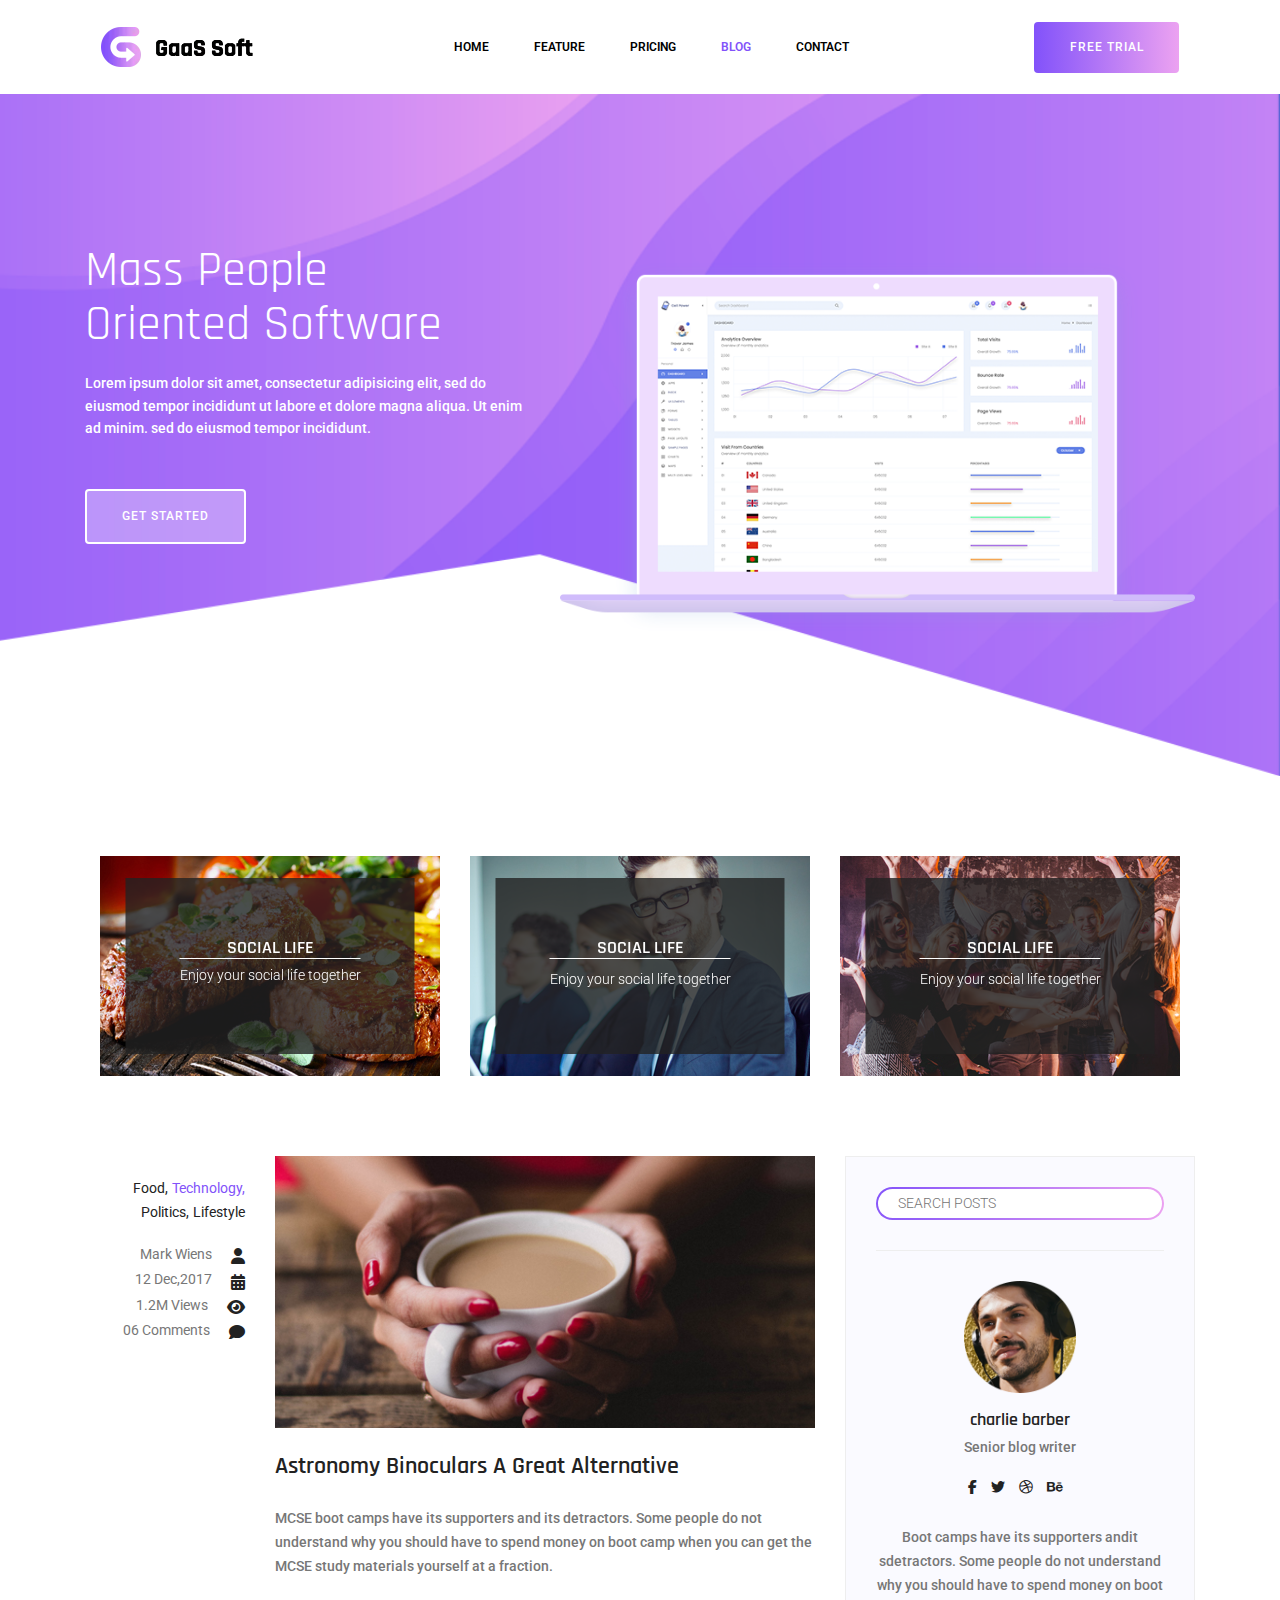
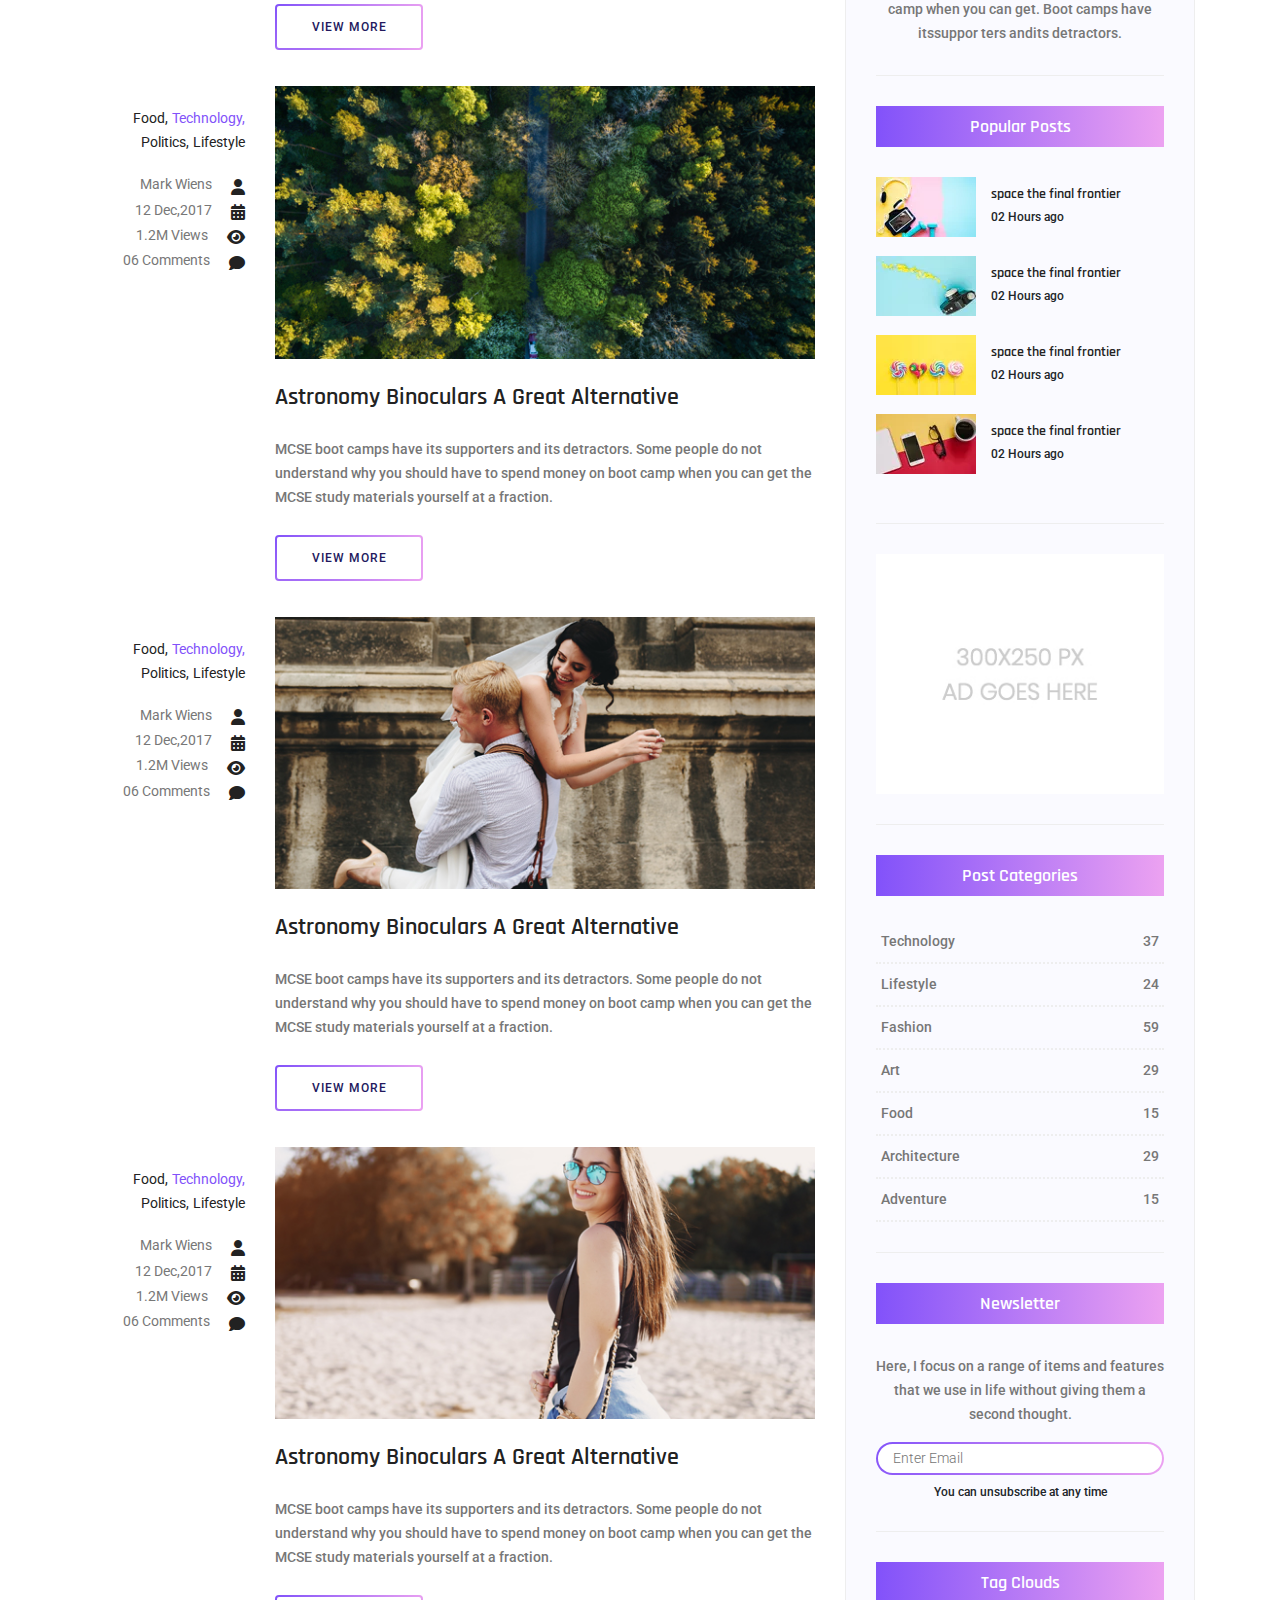
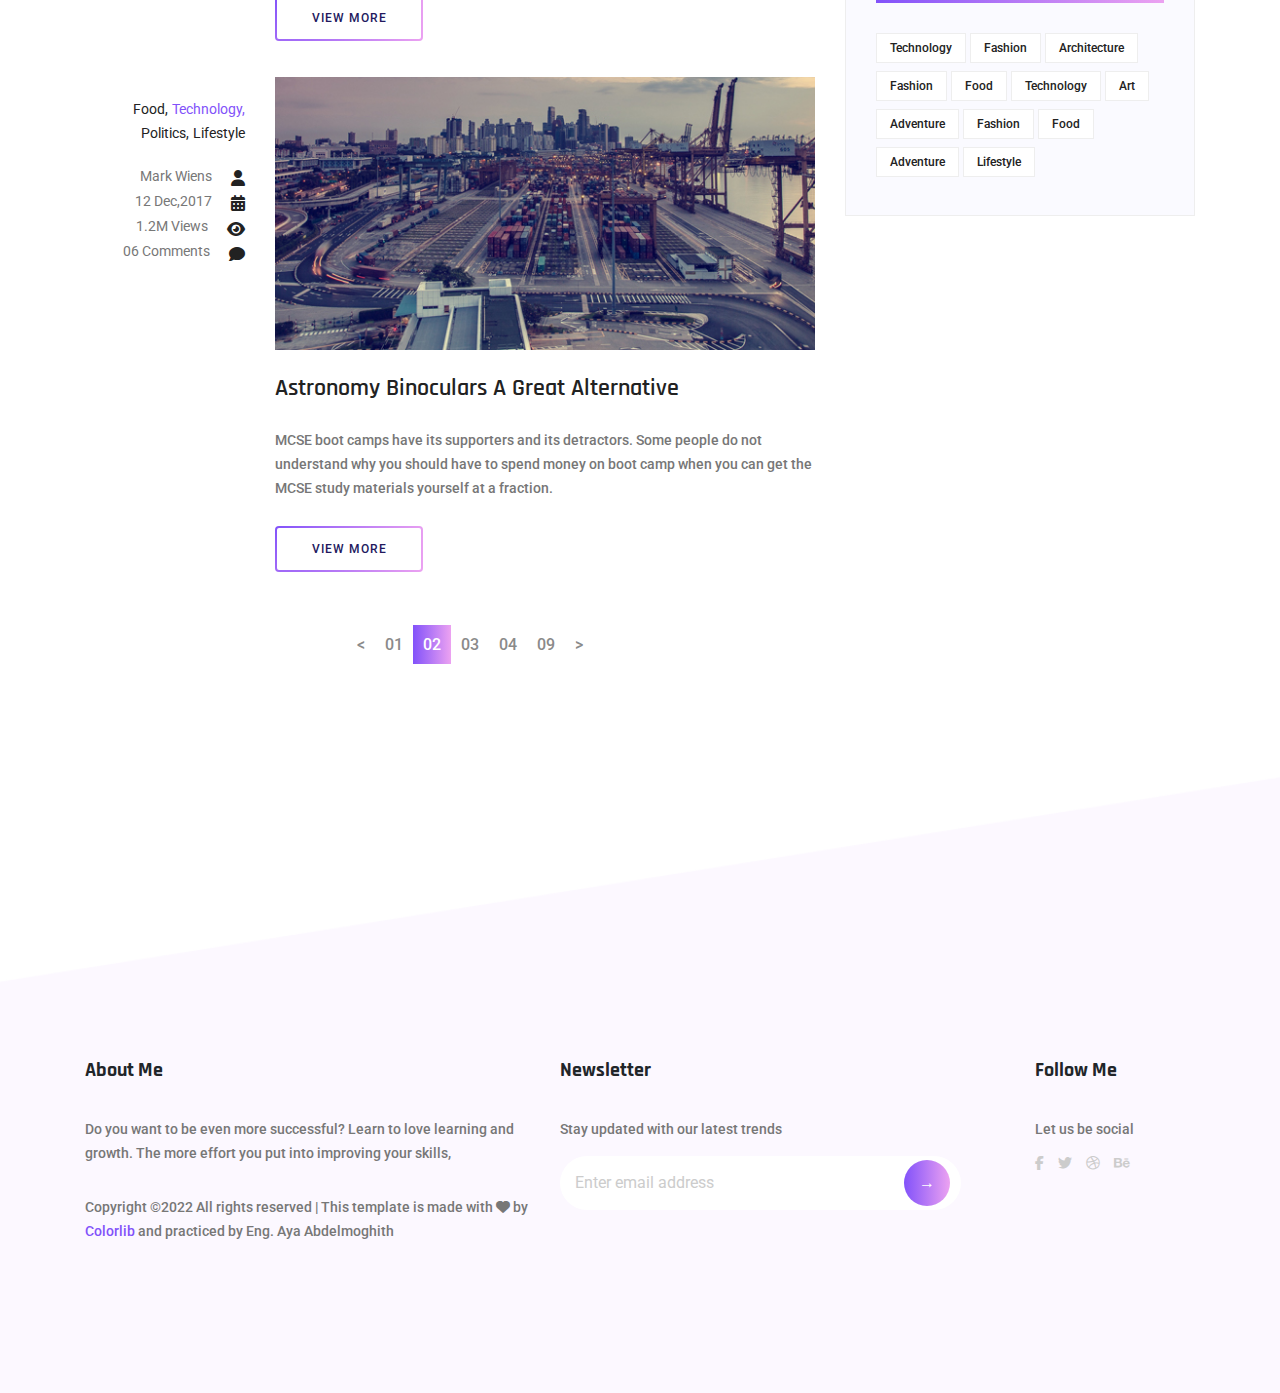
==== blog.html @ 3ee0542c "Initial commit msg" ====
<!DOCTYPE html>
<html lang="en">
<head>
    <meta charset="UTF-8">
    <meta http-equiv="X-UA-Compatible" content="IE=edge">
    <meta name="viewport" content="width=device-width, initial-scale=1.0">
    <link rel="shortcut icon" href="img/favicon.png.webp" type="image/x-icon">
    <title>Blog</title>
       <!-- C-D-N -->
    <!-- Icons font aswsome V 6.2.1 Link -->
    <link rel="stylesheet" href="https://cdnjs.cloudflare.com/ajax/libs/font-awesome/6.2.1/css/all.min.css" integrity="sha422-MV7K8+y+gLIBoVD59lQIYicR65iaqukzvf/nwasF0nqhPay5w/9lJmVM2hMDcnK1OnMGCdVK+iQrJ7lzPJQd1w==" crossorigin="anonymous" referrerpolicy="no-referrer" />
    <link rel="stylesheet" href="css/bootstrap.min.css">
    <link rel="stylesheet" href="css/main.css"/>
    <link rel="stylesheet" href="css/blog.css"/>
</head>
<body>
      <!-- start header -->
      <header>
        <div class="container">
            <nav class="navbar navbar-expand-lg navbar-light">
                <a class="navbar-brand" href="index.html">
                    <img src="img/logo.png.webp" alt="logo" draggable="false">
                </a>
                <button class="navbar-toggler" type="button" data-toggle="collapse" data-target="#navbarSupportedContent" aria-controls="navbarSupportedContent" aria-expanded="false" aria-label="Toggle navigation">
                  <span class="navbar-toggler-icon"></span>
                </button>
              
                <div class="collapse navbar-collapse" id="navbarSupportedContent">
                  <ul class="navbar-nav m-auto">
                    <li class="nav-item">
                      <a class="nav-link" href="index.html">home <span class="sr-only">(current)</span></a>
                    </li>
                    <li class="nav-item">
                      <a class="nav-link" href="feature.html">feature</a>
                    </li>
                    <li class="nav-item">
                        <a class="nav-link" href="pricing.html">pricing</a>
                    </li>
                    <li class="nav-item dropdown">
                        <a class="nav-link active" href="#">
                          blog
                        </a>
                        <div class="dropdown-menu">
                          <a class="dropdown-item" href="blog.html">blog</a>
                        </div>
                    </li>
                    <li class="nav-item">
                        <a class="nav-link" href="contact.html">contact</a>
                    </li>
                  </ul>
                  <form class="form-inline my-2 my-lg-0">
                    <button class="btn main-btn my-2 my-sm-0" type="submit">free trial</button>
                  </form>
                </div>
              </nav>
        </div>
    </header>
    <!-- end header -->
    <!-- start home  -->
    <section class="home">
        <div class="container">
            <div class="row align-item-center">
                <div class="col-lg-5"><!--col-lg-4 col-md-6-->
                    <div class="card">
                        <div class="home-body">
                          <h1 class="home-title">mass people <br/> oriented software</h1>
                          <p class="home-desc mb-50">Lorem ipsum dolor sit amet, consectetur adipisicing elit, sed do eiusmod tempor incididunt ut labore et dolore magna aliqua. Ut enim ad minim. sed do eiusmod tempor incididunt.</p>
                          <div class="height-42">
                            <a class="btn home-btn my-2 my-sm-0">get started</a>
                          </div>
                        </div><!--./home body-->
                    </div><!--./card-->
                </div><!--./col-->
                <div class="col-lg-7 "><!--col-lg-4 col-md-6-->
                    <div class="card">
                        <div class="home-img">
                            <img  class="d-none d-lg-block" src="img/home-right.png" alt="home-img">
                        </div><!--./card body-->
                    </div><!--./card-->
                </div><!--./col-->
            </div><!--./row-->
        </div><!--./container-->
    </section>
    <!-- End home -->
    <!-- start category-picture  -->
    <section class="category-picture py-80">
        <div class="container">
            <div class="row justify-content-center align-item-center m-auto ">
                <div class="col-lg-4 col-md-6"><!--col-lg-4 col-md-6-->
                    <!-- <div class="card"> -->
                        <div class="category-pic cate-img1">
                            <div class="overlay">
                                <div class="category-info">
                                    <h3 class="cate-pic-title">social life</h3>
                                    <div class="cate-pic-desc">Enjoy your social life together</div>
                                </div>
                            </div>
                        </div><!--./card body-->
                    <!--</div>./card-->
                </div><!--./col-->
                <div class="col-lg-4 col-md-6"><!--col-lg-4 col-md-6-->
                    <!-- <div class="card"> -->
                        <div class="category-pic cate-img2">
                            <div class="overlay">
                                <h3 class="cate-pic-title">social life</h3>
                                <div class="cate-pic-desc">Enjoy your social life together</div>
                            </div>
                        </div><!--./card body-->
                    <!--</div>./card-->
                </div><!--./col-->
                <div class="col-lg-4 col-md-6"><!--col-lg-4 col-md-6-->
                    <!-- <div class="card"> -->
                        <div class="category-pic cate-img3">
                            <div class="overlay">
                                <h3 class="cate-pic-title">social life</h3>
                                <div class="cate-pic-desc">Enjoy your social life together</div>
                            </div>
                        </div><!--./card body-->
                    <!--</div>./card-->
                </div><!--./col-->
            </div><!--./row-->
        </div><!--./container-->
    </section>
    <!-- end category-picture -->
       <!-- start main-blog  -->
       <section class="main-blog">
        <div class="container">
            <div class="row">
                <div class="col-lg-8"><!--col-lg-4 col-md-6-->
                        <div class="left-slidbar">
                            <div class="left-slidbar-item row">
                                <div class="col-md-3">
                                    <div class="left-slidbar-info">
                                        <div class="left-slidbar-tags">
                                            <span class="tag-links"><a href="#">food,</a></span>
                                            <span class="tag-links"><a class="active-color" href="#">technology,</a></span>
                                            <span class="tag-links"><a href="#">politics,</a></span>
                                            <span class="tag-links"><a href="#">lifestyle</a></span>
                                        </div>
                                        <div class="left-slidbar-data">
                                            <div class="data-item">
                                                <div class="author-data">
                                                    <a href="#">mark wiens</a>
                                                    <span class="fa fa-user"></span>
                                                </div>
                                                <div class="date-data">
                                                    <a href="#">12 Dec,2017</a>
                                                    <span class="fa-regular fa-calendar-days"></span>
                                                </div>
                                                <div class="view-data">
                                                    <a href="#">1.2M Views</a>
                                                    <span class="fa-regular fa-eye"></span>
                                                </div>
                                                <div class="comment-data">
                                                    <a href="#">06 Comments</a>
                                                    <span class="fa-regular fa-comment"></span>
                                                </div>
                                            </div>
                                        </div>
                                    </div>
                                </div>
                                <div class="col-md-9">
                                    <div class="left-slidbar-details">
                                        <div class="slidbar-img">
                                            <img src="img/m-blog-1.jpg" alt="">
                                        </div>
                                        <div class="details-body">
                                            <a  href="#"><h2 class="details-title">astronomy binoculars a great alternative</h2></a>
                                            <p class="details-desc">MCSE boot camps have its supporters and its detractors. Some people do not understand why you should have to spend money on boot camp when you can get the MCSE study materials yourself at a fraction.</p>
                                            <div class="height-42">
                                                <a class="btn secondery-btn my-2 my-sm-0">view more</a>
                                            </div>
                                        </div>
                                    </div>
                                </div>
                            </div>
                            <div class="left-slidbar-item row">
                                <div class="col-md-3">
                                    <div class="left-slidbar-info">
                                        <div class="left-slidbar-tags">
                                            <span class="tag-links"><a href="#">food,</a></span>
                                            <span class="tag-links"><a href="#" class="active-color">technology,</a></span>
                                            <span class="tag-links"><a href="#">politics,</a></span>
                                            <span class="tag-links"><a href="#">lifestyle</a></span>
                                        </div>
                                        <div class="left-slidbar-data">
                                            <div class="data-item">
                                                <div class="author-data">
                                                    <a href="#">mark wiens</a>
                                                    <span class="fa fa-user"></span>
                                                </div>
                                                <div class="date-data">
                                                    <a href="#">12 Dec,2017</a>
                                                    <span class="fa-regular fa-calendar-days"></span>
                                                </div>
                                                <div class="view-data">
                                                    <a href="#">1.2M Views</a>
                                                    <span class="fa-regular fa-eye"></span>
                                                </div>
                                                <div class="comment-data">
                                                    <a href="#">06 Comments</a>
                                                    <span class="fa-regular fa-comment"></span>
                                                </div>
                                            </div>
                                        </div>
                                    </div>
                                </div>
                                <div class="col-md-9">
                                    <div class="left-slidbar-details">
                                        <div class="slidbar-img">
                                            <img src="img/m-blog-2.jpg" alt="">
                                        </div>
                                        <div class="details-body">
                                            <a  href="#"><h2 class="details-title">astronomy binoculars a great alternative</h2></a>
                                            <p class="details-desc">MCSE boot camps have its supporters and its detractors. Some people do not understand why you should have to spend money on boot camp when you can get the MCSE study materials yourself at a fraction.</p>
                                            <div class="height-42">
                                                <a class="btn secondery-btn my-2 my-sm-0">view more</a>
                                            </div>
                                        </div>
                                    </div>
                                </div>
                            </div>
                            <div class="left-slidbar-item row">
                                <div class="col-md-3">
                                    <div class="left-slidbar-info">
                                        <div class="left-slidbar-tags">
                                            <span class="tag-links"><a href="#">food,</a></span>
                                            <span class="tag-links"><a href="#" class="active-color">technology,</a></span>
                                            <span class="tag-links"><a href="#">politics,</a></span>
                                            <span class="tag-links"><a href="#">lifestyle</a></span>
                                        </div>
                                        <div class="left-slidbar-data">
                                            <div class="data-item">
                                                <div class="author-data">
                                                    <a href="#">mark wiens</a>
                                                    <span class="fa fa-user"></span>
                                                </div>
                                                <div class="date-data">
                                                    <a href="#">12 Dec,2017</a>
                                                    <span class="fa-regular fa-calendar-days"></span>
                                                </div>
                                                <div class="view-data">
                                                    <a href="#">1.2M Views</a>
                                                    <span class="fa-regular fa-eye"></span>
                                                </div>
                                                <div class="comment-data">
                                                    <a href="#">06 Comments</a>
                                                    <span class="fa-regular fa-comment"></span>
                                                </div>
                                            </div>
                                        </div>
                                    </div>
                                </div>
                                <div class="col-md-9">
                                    <div class="left-slidbar-details">
                                        <div class="slidbar-img">
                                            <img src="img/m-blog-3.jpg" alt="">
                                        </div>
                                        <div class="details-body">
                                            <a  href="#"><h2 class="details-title">astronomy binoculars a great alternative</h2></a>
                                            <p class="details-desc">MCSE boot camps have its supporters and its detractors. Some people do not understand why you should have to spend money on boot camp when you can get the MCSE study materials yourself at a fraction.</p>
                                            <div class="height-42">
                                                <a class="btn secondery-btn my-2 my-sm-0">view more</a>
                                            </div>
                                        </div>
                                    </div>
                                </div>
                            </div>
                            <div class="left-slidbar-item row">
                                <div class="col-md-3">
                                    <div class="left-slidbar-info">
                                        <div class="left-slidbar-tags">
                                            <span class="tag-links"><a href="#">food,</a></span>
                                            <span class="tag-links"><a href="#" class="active-color">technology,</a></span>
                                            <span class="tag-links"><a href="#">politics,</a></span>
                                            <span class="tag-links"><a href="#">lifestyle</a></span>
                                        </div>
                                        <div class="left-slidbar-data">
                                            <div class="data-item">
                                                <div class="author-data">
                                                    <a href="#">mark wiens</a>
                                                    <span class="fa fa-user"></span>
                                                </div>
                                                <div class="date-data">
                                                    <a href="#">12 Dec,2017</a>
                                                    <span class="fa-regular fa-calendar-days"></span>
                                                </div>
                                                <div class="view-data">
                                                    <a href="#">1.2M Views</a>
                                                    <span class="fa-regular fa-eye"></span>
                                                </div>
                                                <div class="comment-data">
                                                    <a href="#">06 Comments</a>
                                                    <span class="fa-regular fa-comment"></span>
                                                </div>
                                            </div>
                                        </div>
                                    </div>
                                </div>
                                <div class="col-md-9">
                                    <div class="left-slidbar-details">
                                        <div class="slidbar-img">
                                            <img src="img/m-blog-4.jpg" alt="">
                                        </div>
                                        <div class="details-body">
                                            <a  href="#"><h2 class="details-title">astronomy binoculars a great alternative</h2></a>
                                            <p class="details-desc">MCSE boot camps have its supporters and its detractors. Some people do not understand why you should have to spend money on boot camp when you can get the MCSE study materials yourself at a fraction.</p>
                                            <div class="height-42">
                                                <a class="btn secondery-btn my-2 my-sm-0">view more</a>
                                            </div>
                                        </div>
                                    </div>
                                </div>
                            </div>
                            <div class="left-slidbar-item row ">
                                <div class="col-md-3">
                                    <div class="left-slidbar-info">
                                        <div class="left-slidbar-tags">
                                            <span class="tag-links"><a href="#">food,</a></span>
                                            <span class="tag-links"><a href="#" class="active-color">technology,</a></span>
                                            <span class="tag-links"><a href="#">politics,</a></span>
                                            <span class="tag-links"><a href="#">lifestyle</a></span>
                                        </div>
                                        <div class="left-slidbar-data">
                                            <div class="data-item">
                                                <div class="author-data">
                                                    <a href="#">mark wiens</a>
                                                    <span class="fa fa-user"></span>
                                                </div>
                                                <div class="date-data">
                                                    <a href="#">12 Dec,2017</a>
                                                    <span class="fa-regular fa-calendar-days"></span>
                                                </div>
                                                <div class="view-data">
                                                    <a href="#">1.2M Views</a>
                                                    <span class="fa-regular fa-eye"></span>
                                                </div>
                                                <div class="comment-data">
                                                    <a href="#">06 Comments</a>
                                                    <span class="fa-regular fa-comment"></span>
                                                </div>
                                            </div>
                                        </div>
                                    </div>
                                </div>
                                <div class="col-md-9">
                                    <div class="left-slidbar-details">
                                        <div class="slidbar-img">
                                            <img src="img/m-blog-5.jpg" alt="">
                                        </div>
                                        <div class="details-body">
                                            <a  href="#"><h2 class="details-title">astronomy binoculars a great alternative</h2></a>
                                            <p class="details-desc">MCSE boot camps have its supporters and its detractors. Some people do not understand why you should have to spend money on boot camp when you can get the MCSE study materials yourself at a fraction.</p>
                                            <div class="height-42">
                                                <a class="btn secondery-btn my-2 my-sm-0">view more</a>
                                            </div>
                                        </div>
                                    </div>
                                </div>
                            </div>
                            <div class="blog-pages">
                                <ul class="blog-list row justify-content-center">
                                    <li class="blog-page"><a href="#">&lt;</a></li>
                                    <li class="blog-page"><a href="#">01</a></li>
                                    <li class="blog-page"><a class="active-bg" href="#">02</a></li>
                                    <li class="blog-page"><a href="#">03</a></li>
                                    <li class="blog-page"><a href="#">04</a></li>
                                    <li class="blog-page"><a href="#">09</a></li>
                                    <li class="blog-page"><a href="#">&gt;</a></li>
                                </ul>
                            </div>
                        </div><!--./card body-->
                </div><!--./col-->

                <div class="col-lg-4"><!--col-lg-4 col-md-6-->
                    <div class="right-slidebar">
                        <div class="right-sliderbar-search">
                            <form class="search-form">
                                <input type="text" placeholder="SEARCH POSTS" class="search-input">
                            </from>
                            <div class="gray-line"></div>
                        </div>
                        <div class="right-sliderbar-author">
                            <div class="author-img">
                                <img src="img/author.png" alt="">
                            </div>
                            <h4 class="author-name">charlie barber</h4>
                            <p class="author-position">Senior blog writer</p>
                            <ul class="social-list">
                                <li><a href="#"><span class="fa-brands fa-facebook-f icon"></span></a></li>
                                <li><a href="#"><span class="fa-brands fa-twitter icon"></span></a></li>
                                <li><a href="#"><span class="fa-brands fa-dribbble icon"></span></a></li>
                                <li><a href="#"><span class="fa-brands fa-behance icon"></span></a></li>
                            </ul>
                            <p class="info">
                                Boot camps have its supporters andit sdetractors. Some people do not understand why you should have to spend money on boot camp when you can get. Boot camps have itssuppor ters andits detractors.
                            </p>
                            <div class="gray-line"></div>
                        </div>
                        <div class="right-sliderbar-popular-posts">
                            <h3 class="slidbar-title">popular posts</h3>
                            <div class="popular-posts-content row">
                                <div class="img-posts">
                                    <img src="img/post1.jpg.webp" alt="">
                                </div>
                                <div class="info-posts ">
                                    <h3><a href="#">space the final frontier</a></h3>
                                    <p>02 Hours ago</p>
                                </div>
                            </div>
                            <div class="popular-posts-content row">
                                <div class="img-posts">
                                    <img src="img/post2.jpg.webp" alt="">
                                </div>
                                <div class="info-posts ">
                                    <h3><a href="#">space the final frontier</a></h3>
                                    <p>02 Hours ago</p>
                                </div>
                            </div>
                            <div class="popular-posts-content row">
                                <div class="img-posts">
                                    <img src="img/post3.jpg.webp" alt="">
                                </div>
                                <div class="info-posts ">
                                    <h3><a href="#">space the final frontier</a></h3>
                                    <p>02 Hours ago</p>
                                </div>
                            </div>
                            <div class="popular-posts-content row">
                                <div class="img-posts">
                                    <img src="img/post4.jpg.webp" alt="">
                                </div>
                                <div class="info-posts ">
                                    <h3><a href="#">space the final frontier</a></h3>
                                    <p>02 Hours ago</p>
                                </div>
                            </div>
                            <div class="gray-line"></div>
                            <a href="#" class="img-add">
                                <img src="img/add.jpg" alt="">
                            </a>
                            <div class="gray-line"></div>
                            <h3 class="slidbar-title">post categories</h3>

                            <div class="category-link">
                                <div class="category-link-item">
                                     <a href="#">
                                        <p>technology</p> 
                                        <p>37</p>
                                     </a>
                                </div>
                                <!-- <div class="category-link-item">
                                    <a href="#">technology</a>
                                    <p>37</p>
                               </div> -->
                                <div class="category-link-item">
                                     <a href="#">
                                        <p>lifestyle</p> 
                                        <p>24</p>
                                     </a>
                                </div>
                                <div class="category-link-item">
                                    <a href="#">
                                        <p>fashion</p> 
                                        <p>59</p>
                                    </a>
                                </div>
                                <div class="category-link-item">
                                    <a href="#">
                                        <p>art</p> 
                                        <p>29</p>
                                    </a>
                                </div>
                                <div class="category-link-item">
                                    <a href="#">
                                        <p>food</p> 
                                        <p>15</p>
                                    </a>
                                </div>
                                <div class="category-link-item">
                                    <a href="#">
                                        <p>architecture</p> 
                                        <p>29</p>
                                    </a>
                                </div>
                                <div class="category-link-item">
                                    <a href="#">
                                        <p>adventure</p> 
                                        <p>15</p>
                                    </a>
                                </div>
                            </div>
                            <div class="gray-line"></div>
                            <!-- newsletter -->
                            <div class="newletter-content">
                            <h3 class="slidbar-title">newsletter</h3>
                            <p class="info">
                                Here, I focus on a range of items and features that we use in life without giving them a second thought.
                            </p>
                            <div class="newsletter-form">
                                <form action="#">
                                    <input type="email" name="" id="" placeholder="Enter Email">
                                </form>
                            </div>
                            <p class="newsletter-bottom">You can unsubscribe at any time</p>
                        </div>
                            <div class="gray-line"></div>
                            <h3 class="slidbar-title">tag clouds</h3>
                            <div class="blog-tags">
                                <a href="#">technology</a>
                                <a href="#">fashion</a>
                                <a href="#">architecture</a>
                                <a href="#">fashion</a>
                                <a href="#">food</a>
                                <a href="#">technology</a>
                                <a href="#">art</a>
                                <a href="#">adventure</a>
                                <a href="#">fashion</a>
                                <a href="#">food</a>
                                <a href="#">adventure</a>
                                <a href="#">lifestyle</a>
                           </div>
                           
                        </div>
                    </div>
                </div><!--./col-->
            </div><!--./row-->
        </div><!--./container-->
    </section>
    <!-- end category-picture -->
<!-- statr footer -->
<footer>
    <div class="container">
        <div class="row justify-content-center">
            <div class="col-lg-5 col-sm-6">
                <div class="card">
                    <div class="footer-card">
                        <div class="footer-item">
                            <h4 class="footer-title mb-35">about me</h4>
                            <p class="footer-desc">Do you want to be even more successful? Learn to love learning and growth. The more effort you put into improving your skills,</p>
                            <div class="footer-copyright mt-30">Copyright &copy;2022 All rights reserved | This template is made with <span class="fa fa-heart heart-icon-footer"></span>  by <a href="https://colorlib.com/" class="colorlib-site">colorlib</a> and practiced by Eng. Aya Abdelmoghith</div>
                        </div>
                    </div>
                </div><!--./card-->
            </div><!--./col-->
            <div class="col-lg-5 col-sm-6">
                <div class="card">
                    <div class="footer-card">
                        <div class="footer-item">
                            <h4 class="footer-title mb-35">newsletter</h4>
                            <p class="footer-desc ">Stay updated with our latest trends</p>
                            <form action="#" class="email-form mt-15">
                                <input type="email" name="#" id="#" placeholder="Enter email address" class="email-input">
                                <button class="email-btn"><span>&rarr;</span></button>
                            </form>
                        </div>
                    </div>
                </div><!--./card-->
            </div><!--./col-->
            <div class="col-lg-2">
                <div class="card">
                    <div class="footer-card">
                        <div class="footer-item">
                            <h4 class="footer-title mb-35">follow me</h4>
                            <p class="footer-desc ">Let us be social</p>
                            <ul class="social-list mt-10">
                                <li><a href="#"><span class="fa-brands fa-facebook-f icon"></span></a></li>
                                <li><a href="#"><span class="fa-brands fa-twitter icon"></span></a></li>
                                <li><a href="#"><span class="fa-brands fa-dribbble icon"></span></a></li>
                                <li><a href="#"><span class="fa-brands fa-behance icon"></span></a></li>
                            </ul>
                        </div>
                    </div>
                </div><!--./card-->
            </div><!--./col-->
        </div>
    </div>
</footer>
    <!-- end footer -->
    <!-- js -->
    <script src="js/jquery.slim.min.js"></script>
    <script src="js/popper.min.js"></script>
    <script src="js/bootstrap.min.js"></script>
    <script src="js/main.js"></script>
</body>
</html>
---- css/main.css ----
@import url('https://fonts.googleapis.com/css2?family=Rajdhani:wght@300;400;500;600;700&family=Roboto:wght@100;300;400;500;700&display=swap');
body{
    font-family: 'Roboto', sans-serif;
    font-weight: 500;
    /* color: #777777; */
}
h1,h2,h3,h4,h5,h6{
    font-family: 'Rajdhani', sans-serif;
    font-weight: 600;
}
.height-51{
    height: 51px;
}
ul{
    list-style: none;
}
img{
    display: block;
    width: 100%;
    height: auto;
}
.input:focus-visible{
    outline: 0;
}
.colorlib-site:hover {
    color: #8252fa;
    text-decoration: none;
}
.section-small-title{
    font-size: 12px;
    text-transform: uppercase;
    color: #777777;
    letter-spacing: 2px;
    font-weight: 600;
    margin-bottom: 20px;
}
.section-main-title{
    font-size: 36px;
    text-transform: capitalize; 
    font-weight: 600;
    margin-bottom: 15px;
}
.section-desc{
    font-size: 14px;
    color: #777777;
    line-height: 1.7;
    margin-bottom: 30px;
}
.card{
    background: transparent;
    border: 0;
}
.px-45{
    padding: 0 45px;
}
.py-410{
    padding: 410px 0;
}
.py-120{
    padding: 120px 0;
}
.py-0-120{
    padding: 0 0 120PX;
}
.py-290-125{
    padding: 290 0 125px;
}
.py-120-100{
    padding: 120px 0 100PX;
}
.py-120-45{
    padding: 120px 0 45PX;
}
.py-290-240{
    padding: 290px 0 240px;
}
.py-240{
    padding: 240px 0;
}
.py-290{
    padding: 290px 0;
}
.py-75-160{
    padding: 75px 0 160px;
}
.mb-50{
    margin-bottom: 50px;
}
.mb-35{
    margin-bottom: 35px;
}
.mt-35{
    margin-top: 35px;
}
.mt-15{
    margin-top: 15px;
}
.mt-10{
    margin-top: 10px;
}
.mt-30{
    margin-top: 30px;
}
.mb-80{
    margin-bottom: 80px;
}
.align-item-center{
    align-items: center;
}
.justify-content-center{
    justify-content: center;
}
.line::after{
    content: "";
    display: block;
    width: 50px;
    height: 1px;
    background-image:linear-gradient(to right, #8252fa 0%, #eca2f1 100%), radial-gradient(circle at top left, #8252fa, #eca2f1);
    margin-top: 5px;
}
/* Header */
header{
    position: fixed;
    background: #FFF;
    z-index: 999;
    width: 100%;
}
.nav-link{
    padding: 30px 0px;
}
.nav-link, .dropdown-menu .dropdown-item{
    text-transform: uppercase;
    font-size: 12px;
    font-weight: 600;
    color: #000;
    transition: color 0.3s;
}
.nav-item {
    padding: 0 1.406rem;
}
.navbar-expand-lg .navbar-nav .nav-link {
    padding-right: 0;
    padding-left: 0;
}
.navbar-light .navbar-nav .nav-link{
    color: #000;
    transition: all 0.3s ease-in-out;
}
.navbar-light .navbar-nav .nav-link:hover,.navbar-light .navbar-nav .nav-item .active{
    color: #8252fa;
}

.dropdown-menu:hover .dropdown-item, .dropdown-menu:hover{
    background-image:linear-gradient(to right, #8252fa 0%, #eca2f1 100%), radial-gradient(circle at top left, #8252fa, #eca2f1);
    color: #FFF;
}
.dropdown-menu{
    display: none;    
    top:63px;

}
.dropdown:hover .dropdown-menu{
    display: block;
}
.btn{
    line-height: 51px;
    text-transform: uppercase;
    letter-spacing: 1px;
    font-size: 12px;
    border:0;
    padding: 0;
} 
.main-btn{
    background-image:linear-gradient(to right, #8252fa 0%, #eca2f1 100%), radial-gradient(circle at top left, #8252fa, #eca2f1);
    color: #FFF;   
    min-width: 145px;
    transition: background-image 0.9s, box-shadow 0.3s;
    font-weight: 500;
}
.main-btn:hover{
    background: transparent;
    background-image: linear-gradient(white, white), radial-gradient(circle at top left, #8252fa, #eca2f1);
    background-origin: border-box;
    background-clip: content-box, border-box;
    border:2px solid transparent;
    color: #222222;
    box-shadow: 0px 10px 30px rgb(130 82 250 / 20%);
    
}
.btn.focus, .btn:focus{
    box-shadow: 0 0 0 0;
}
/* end Header */
/* start home */
.home{
    background-image: url(../img/home-banner.png);
    background-size: cover ;
    background-repeat: no-repeat;
    background-position: right center;
}
.home-title{
    margin-top: 0px;
    font-size: 48px;
    font-weight: 400;
    line-height: 54px;
    margin-bottom: 20px;
    color: #FFF;
    text-transform: capitalize;
}
.home-desc{
    font-size: 14px;
    font-weight: 500;
    line-height: 1.6;
    color: #FFF;
}
.home-img{
    padding-top: 260px;
    padding-bottom: 142px;
}
.home-btn{
    background: rgba(255, 255, 255, 0.3);
    min-width: 161px;
    border: 2px solid #FFF;
    color: #FFF;
    transition: all 0.3s ease-in-out;
    font-weight: 500;
}
.home-btn:hover{
    background: #FFF;
}
/* end home */

/* start feature */

.feature-body, .specifications{
    text-align: center;
}
.secondery-btn{
    width: 231px;
    background: transparent;
    background-image: linear-gradient(white, white), radial-gradient(circle at top left, #8252fa, #eca2f1);
    background-origin: border-box;
    background-clip: content-box, border-box;
    border:2px solid transparent;  
    color: #22195e;
    transition: all 0.5s;
    font-weight: 500;
}
.secondery-btn:hover{
    background-image:linear-gradient(to right, #8252fa 0%, #eca2f1 100%), radial-gradient(circle at top left, #8252fa, #eca2f1);
    color: #FFF;   
    min-width: 145px;
    box-shadow: 0px 10px 30px rgb(130 82 250 / 20%);
}
/* end feature */
/*  start details*/

.details-item .icon{
    padding-right: 27px;
    position: relative;
    bottom: -10px;
    font-size: 29px;
    color: #222222;
}
.details-item{
    padding: 30px 0;
    border-bottom: 1px solid #eeeeee;
}
.details-title{
    font-size: 20px;
    color: #222222;
    display: inline-block;
    text-transform: capitalize;
    margin-bottom: 22px;
}
.details-desc{
    margin: 0;
    line-height: 24px;
    font-size: 14px;
    font-weight: 500;
    color: #777777;
}
.details-item:last-child{
    border: 0;
}
/* end details  */
/* start design */
.design{
    background-image: url(../img/tab-bg.jpg.webp);
    background-repeat: no-repeat;
    background-position: left center;
    background-size: cover ;
}
.design-body{
    border: none;
    border-bottom: 1px solid #eda2f0;
    padding-bottom: 1px;
}
.design-card{
    padding: 0px 15px;
}
.small-design-card{
    width: 165px;
    height: 119px;
    background: rgb(255, 255, 255);
    display: inline-block;
    text-align: center;
    text-transform: uppercase;
    border-top-left-radius: 10px;
    border-top-right-radius: 10px;
    padding: 30px 0 45px;
    font-weight: 500;    
}
.small-design-card:hover{
    background:linear-gradient(to right, #8252fa 0%, #eca2f1 100%), radial-gradient(circle at top left, #8252fa, #eca2f1);
    box-shadow: 0px 10px 30px 0px rgb(0 0 0 / 10%);
}
.design-card .icon{
    color: #FFF;
}
.design-card .icon{
    background:linear-gradient(to right, #8252fa 0%, #eca2f1 100%), radial-gradient(circle at top left, #8252fa, #eca2f1);
    -webkit-background-clip: text;
    background-clip: text;
    -webkit-text-fill-color: transparent;
}
.design-card .active{
    color: #FFF;
    background-image:linear-gradient(to right, #8252fa 0%, #eca2f1 100%), radial-gradient(circle at top left, #8252fa, #eca2f1);
}
.active-icon, .icon{
    margin: 0px 0 15px;
    font-size: 30px;
}
.design-text{
    letter-spacing: 1px;
    font-size: 14px;
    transition: color 0.3s ease-in;
}
.design-info .section-main-title{
    text-transform: none;
}
.small-design-card:hover .design-text {
    color: #FFF;
}
.small-design-card:hover .icon{
    background-image: linear-gradient(white, white);
}
.design-info .section-info{
    text-align: left;
}
.design-img{
    text-align: right;
}
.design-info .secondery-btn, .category-info .secondery-btn{
    width: 157px;
}

/* end design */
/* start SPECIFICATIONS */
/* end SPECIFICATIONS */
/* start category */
.second-category{
    margin-top: 120px;
}
.first-category, .second-category{
    position: relative;
}
.border-line{    
    left: 50%;
    top: -30px;
    height: 435px;
    border: 1px dashed #dbdade;
}
.border-line, .shape1,.shape2,.shape3{
    position: absolute;
}
.shape2{
    left: 42.6%;
}
.first-category .shape3{
    bottom: 0px;
}
.second-category .shape3{
    bottom: -70px;
}
.first-category .shape2{
    top: 30%;
}
.second-category .shape2{
    top: 40%;
}
.shape2{
}
.shape1, .shape3{
    left: 45.1%;
    width: 10%;
}
.shape2{
    width: 15%;
}

/* end category */
/* start plan */
.plan{
    background-image: url(../img/pricing-bg.png);
    /* padding: 400px 0; */
     background-repeat: no-repeat;
    /*background-position: left center;
    background-size: cover ; */
}
.plan-card{
    border: 1px solid #eee;
    background: #FFF;
    margin-top: 45px;
    border-radius: 5px;    
    text-align: center;    

}
.plan-card .plan-header{
    padding: 35px 0 25px;
    text-transform: capitalize;
    border-bottom: 1px solid #eee;
    font-size: 20px;
    color: #222222;
}
.plan-title{
    font-size: 20px;
}
.price-card .secondery-btn{
    width: 161px;
}
.plan-list li{
    margin: 0;
    padding: 0;
}
.plan-card .card-body{
    padding: 30px 35px 45px; 

}
.price-list div{
    padding-bottom: 10px;
    font-size: 14px;
    color: #666666;
    font-family: "Roboto", sans-serif;
    font-weight: normal;
}
.price-list a{
    text-transform: capitalize;
}
.price-list div:last-child{
    padding-bottom: 30px;
}
.price-card{
    background: #FCF8FF;
    padding: 35px 0 40px;
    border-radius: 10px;
    transition: all 0.5s ease 0s;
}
.doller-sign{
    position: relative;
    top: -35px;    
    font-family: "Rajdhani", sans-serif;
    font-size: 24px;
    font-weight: 600;
}
.doller{
    font-size: 72px;
    font-family: "Rajdhani", sans-serif;
    font-weight: 600;
}
.plan-card:hover .plan-header, .plan-card:hover .price-card{
    background-image:linear-gradient(to right, #8252fa 0%, #eca2f1 100%), radial-gradient(circle at top left, #8252fa, #eca2f1);
    color: #FFF;
}
.plan-card:hover{
    background: transparent;
    background-image: linear-gradient(white, white), radial-gradient(circle at top left, #8252fa, #eca2f1);
    background-origin: border-box;
    background-clip: content-box, border-box;
    border:2px solid transparent;
    box-shadow: 0px 10px 30px rgb(130 82 250 / 20%);
    border-radius: 5px;
}
.plan-card:hover .price-card{
    box-shadow: 0px 10px 30px rgb(130 82 250 / 20%);
}
.price-card:hover .secondery-btn{
    border: 0;
    background-image: linear-gradient(white, white);
    color: #22195e;
}
/* end plan */
/* start author */
.author-img{
    width: 112px;
    height: 99px;
    margin-bottom: 10px;
}
.star-icon{
    color: #ffc000;
    font-size: 14px;
    margin-bottom: 30px;

}
.author-body{
    text-align: center;
}
.author-title{
    margin-bottom: 10px;
    color: #000;
    font-size: 18px;
    margin-bottom: 10px;

}
.author-desc{
    font-size: 18px;
    font-weight: 400;
    font-style: italic;
    color: #777777;
}
/* end author */
/* start brand */
.brand-img{
    width: 80px;  
    margin: auto;  
}
.brand-card{
    width: 135px;   
     max-width: 115px;
    margin: 0 5px;
    height: 130px;
    background: #FCF8FF;    
    line-height: 130px;
}
.brand .container{
    width: 74%;
    /* margin: auto; */
}
/* end brand */
/* start demo */
.demo{
    background-image: url(../img/impress-bg.png);
    background-repeat: no-repeat;
    background-size: cover;
    padding: 290px 0 320px;
    margin-bottom: -280px;
    text-align: center;
}
.demo .section-main-title{
        text-transform: none;

}
.demo .section-main-title, .demo .section-desc{
    color: #FFF;
}
.demo .section-desc{
    margin-bottom: 35px;
}
.demo .secondery-btn{
    width: 229px;
    border: 0;
    font-size: 14px;
    transition: 0.3s all;
    box-shadow: -14.142px 14.142px 20px 0px rgb(0 0 0 / 10%);
}
.demo .secondery-btn:hover{
    background: transparent;
    border: 2px double #FFF;
    border-radius: 5px;
}
/* end demo */
/* footer */
footer{
    background-image: url(../img/footer-bg.png); 
    /* padding: 290px 0 125px; */
    background-size: cover;
    padding-top: 290px;
    padding-bottom: 120px;

}

.footer-title{
    text-transform: capitalize;
    font-size: 20px;
    font-weight: bold;
}
.footer-desc, .footer-copyright{
    font-size: 14px;
    line-height: 24px;
    color: #777777;
    margin-bottom: 30px;
}
.colorlib-site{
    text-transform: capitalize;
    color: #8252fa;
}
.social-list{
    padding: 0;
}
.social-list li{
    display: inline-block;
}
.social-list .icon{
    font-size: 14px;
    color: #CCC;
    padding-right: 10px ;
    transition: color 0.3s;
}
.social-list .icon:hover{
    color: #8252fa;
}
.email-form{
    position: relative;
}
.email-form .email-input{
    border: 0;
    padding:15px;
    color: #CCC;
    border-radius: 30px;
    background: #FFF;
    width: 90%;
}
.email-form ::placeholder{
    color: #CCC;
}
.email-btn{
    position: absolute;
    right: 55px;
    top: 4px;
    border-radius: 50%;
    outline: none !important;
    box-shadow: none !important;
    border: 0;
    padding: 0px;
    width: 46px;
    height: 46px;
    cursor: pointer;
    color: #fff;
    background-image:linear-gradient(to right, #8252fa 0%, #eca2f1 100%), radial-gradient(circle at top left, #8252fa, #eca2f1);
}
.footer-desc{
    margin:0;
}
/* end footer */
/* Large devices (desktops, less than 1200px) */
@media screen and (max-width: 1199.98px) { 
    
}
 /* Medium devices (tablets, less than 992px) */
@media screen and (max-width: 991.98px) { 
    header{
        background: #000;
    }
    .navbar-toggler{
    border: 0;
    }
    .navbar-toggler span {
        /* display: block;
        width: 25px;
        height: 3px; */
        color: rgba(0, 0, 0, 0.6) !important;
        background: #FFF;
        /* margin: auto; */
        /* margin-bottom: 4px;
        transition: all 400ms linear; */
        cursor: pointer;
    }
    header .active{
        /* margin-top: 20px; */
    }
    .home .home-body{
        margin-top: 70px;
    } 
    .navbar-light .navbar-nav .nav-link {
        color: #FFF;
    }
    .nav-item{
        border-bottom: 1px solid rgb(85 82 82 / 50%);
        padding: 0;
    }
    .nav-item:last-child{
        border: 0;
    }
    .nav-link {
        padding: 10px 0px;
        margin: 10 0px;
    }
    header .form-inline{
        display: none;
    }
    .home-img{
        padding: 70px 0px 100px 0px;
    }
    .feature,.design, .category,.plan,.brand,.demo, footer{
        padding: 80px 0;
    }
    
    .details{
        padding: 0 0 80px;
    }

    .specifications{
        padding: 80px 0 0px;
    }
    .design,.plan, footer{
        background-image: none;
        background-color: #fcf8ff;
    }
    .category-img, .design-img{
        max-width: 350px;
        margin-bottom: 50px;
        margin-top: 50px;
        margin-left: auto;
        margin-right: auto;
    }
    .plan .specifications{
        padding: 0px;

    }
    .plan-card:last-child{
        margin: 40px auto 0px;
    }
    .author{
        padding-bottom: 0;
        padding-top: 20px;
    }
    .last-tablets{
        display: none;
    }
    .demo{
        background-image: none;
        background-color: #a16af7;
        margin-bottom: 0;
    }
    .footer-title{
        margin-bottom: 12px;
    }
    .brand-card {
        max-width: 125px;
        margin: 0 10px;
    }
 }

/* Small devices (landscape phones, less than 768px) */
@media (max-width: 767.98px) { 
    .design-img{
        max-width: 250px;
    }
    /* .design-card:last-child{
        margin-top: 15px;
        margin-left: auto;
        margin-right: auto;
    }
    .small-design-card {   
        max-width: 130px;
    } */
    .feature,.design, .category,.plan,.brand,.demo, footer{
        padding: 70px 0;
    }
 .details{
        padding: 0 0 70px;
    }

    .specifications{
        padding: 70px 0 0px;
    }
 }
/* Extra small devices (portrait phones, less than 576px) */
@media screen and (max-width: 575.98px) { 
    .home-title{
        font-size: 28px;
    }
    .design-card:last-child{
        margin-top: 15px;
        margin-left: auto;
        margin-right: auto;
    }
    .small-design-card {   
        max-width: 130px;
    } 
    .brand-card {
        max-width: 115px;
        margin: 0 5px;
    }
    footer input{
        margin-bottom: 30px;
    }
    .last-phones{
        display: none;
    }
    .section-small-title{
        font-size: 12px
    }
    .section-main-title{
        font-size: 25px;
    }
    .design .section-main-title, .category .section-main-title, .demo .section-main-title{
        font-size: 36px;
    }
 }
---- css/blog.css ----
input:focus-visible{
    outline: 0;
}
.py-80{
    padding: 80px 0;
}

a:hover{
    text-decoration: none;
}

a{  
    text-decoration: none;
    transition: all 0.3s ease-in-out;
}
.active-color{
    color: #8252fa !important;
}
/* start cate-pic */
.overlay{
    position: absolute;
    top: 50%;
    left: 50%;
    /* right: 20px; */
    /* bottom: 20px; */
    transform: translate(-50%, -50%);
    z-index: 999;
    background: rgba(34, 34, 34, 0.8);
    color: #fff;
    text-align: center;
    transition: all 0.3s linear;
    width: 85%;
    height: 80%;
    /* padding: 22% 0; */
}
.category-info{
    line-height: 80%;
}
 .overlay:hover{
    background: rgba(255, 255, 255, 0.8);
 }
.cate-pic-title{
    text-transform: uppercase;
    margin-bottom: 0px;
    font-size: 18px;
    transition: all 0.3s linear;
    margin-top: 59px;
}
.overlay:hover .cate-pic-title{
    color: #8252fa;
}
.cate-pic-desc{
    font-weight: 300;
    font-size: 14px;
    margin-bottom: 0px;
    padding-top: 10px;
    transition: all 0.4s ease 0s;
    display: inline-block;/*so not to have have it as block which gives width:100%*/
    border-top: 1px solid #FFF;
}
.overlay:hover .cate-pic-desc{   
    border-top: 1px solid rgb(228, 228, 228);
    color: #777777;
}
.category-pic{
    position: relative;
    background-repeat: no-repeat ;
    height: 220px;
}
.cate-img1, .cate-img2, .cate-img3{
    background-size: cover;

}
.cate-img1{
    background-image: url(../img/cat-post-1.jpg);
}
.cate-img2{
    background-image: url(../img/cat-post-2.jpg);
}
.cate-img3{
    background-image: url(../img/cat-post-3.jpg);
}
/* end cate-pic */
.tag-links{
    /* display: inline-block; */
}
.data-item, .left-slidbar-tags{
    text-align: right;
}
.data-item a{
    font: 300 14px/20px "Roboto", sans-serif;
    color: #777777;
    vertical-align: middle;
    padding-bottom: 5px;
    display: inline-block; 
    text-transform: capitalize;
    font-weight: 400;
    transition: color 0.4s;
}
.data-item span{
    color: #222222;
    font-size: 16px;
    font-weight: 600;
    padding-left: 15px;
    line-height: 20px;
    vertical-align: middle;
}
.left-slidbar-tags{
    padding: 20px 0;
}
.left-slidbar-tags a{
    font: 300 14px/21px "Roboto", sans-serif;
    color: #222222;
    text-transform: capitalize;
    font-weight: 400;
    transition: color 0.4s;
}
.left-slidbar-tags a:hover{
    color: #777777;
}
.details-title{
    padding-top: 20px;
    font-size: 24px;
    line-height: 36px;
    color: #222222;
    font-weight: 600;
    transition: all 0.3s linear;
}
.data-item a:hover, .details-title:hover{
    color: #8252fa;
}
.left-slidbar-item{
    margin-bottom: 40px;
}
.details-desc{
    margin-bottom: 26px;
}
.height-42{
    height: 42px;
}

.details-body .secondery-btn{
    width: 148px;
}
.details-body .btn {
    line-height: 42px;
}
/* blog pages */
.blog-pages{
    padding-top: 25px;
    padding-bottom: 95px;
}
.blog-list{
    text-align: center;
}
.blog-page a{
    padding: 10px;
    color: #8a8a8a;
}
.blog-page a:hover{
    color: #FFF;
    background: linear-gradient(90deg, #8252fa 0%, #eca2f1 100%); ;
}
.blog-page:last-child{
    /* font-size:  28px; */
}
.active-bg{
    color: #FFF  !important;
    background: linear-gradient(90deg, #8252fa 0%, #eca2f1 100%) !important;

}

.right-slidebar {
    border: 1px solid #eeeeee;
    background: #fafaff;
    padding: 30px;
}
.search-form, .newsletter-form{
    position: relative;
    display: flex;
    flex-wrap: wrap;
    align-items: stretch;
    width: 100%;
}
.search-form .search-input, .newsletter-form input{
    position: relative;
    font-size: 14px;
    line-height: 29px;
    width: 100%;
    font-weight: 300;
    color: #777777;
    padding: 0px;
    border-radius: 45px;
    border: 0;
    z-index: 0;
    text-indent: 20px;/*give space  for words without adding padding*/
    border: solid 2px transparent;
    background-image: linear-gradient(white, white), radial-gradient(circle at top left, #8252fa, #eca2f1);
    background-origin: border-box;
    background-clip: content-box, border-box;
}
.gray-line{
    width: 100%;
    height: 1px;
    background: #eeeeee;
    margin: 30px 0px;
}
.right-sliderbar-author{
    text-align: center;
}
.author-name{
    font-size: 18px;
    line-height: 20px;
    color: #222222;
    margin-bottom: 5px;
    margin-top: 30px;
}
.author-img{
    margin: auto;
}
.author-position, .info{
    line-height: 24px;
    font-size: 14px;
    font-weight: 500;
    color: #777777;
}

/* .email-form .email-input{
    border: 0;
    padding:15px;
    color: #CCC;
    border-radius: 30px;
    background: #FFF;
    width: 80%;

} */
.right-sliderbar-author .social-list a span{
    color: #222222;
}
.slidbar-title{
    font-size: 18px;
    line-height: 25px;
    text-align: center;
    color: #fff;
    padding: 8px 0px;
    margin-bottom: 30px;
    background: linear-gradient(90deg, #8252fa 0%, #eca2f1 100%);
    text-transform: capitalize;
}
.info-posts{
    display: inline-block;
    padding: 0 15px;
    margin-bottom: 30px;
}
.info-posts h3, .info-posts a{
    font-size: 14px;
    line-height: 20px;
    color: #222222;
    margin: 7px 0 4px;
    transition: all 0.3s linear;
}
.info-posts p{
    font-size: 12px;
    margin: 0;
    padding: 0;
}
.img-posts{
margin-left: 15px;
}

.blog-tags,.header-wrapper-list li{
    display: inline-block;
    text-transform: capitalize;
    color: #868F9B;   
}
.blog-tags h4{
    display: inline-block; 
}
.blog-tags a{
    display: inline-block; 
    border: 1px solid #eee;
    background: #FFF;
    padding: 5px 13px;
    margin-bottom: 8px;
    transition: all 0.3s ease 0s;
    color: #222222;
    font-size: 12px;
}
.blog-tags a:hover{
    background: linear-gradient(90deg, #8252fa 0%, #eca2f1 100%);
}
.blog-tags a:hover{
    color: #FFF;
}
/* start category-links */
.category-link-item a{
    display: flex !important;
    justify-content: space-between !important;
}
.category-link-item p{
    margin: 0;
}
.category-link-item{
    border-bottom: 2px dotted #EEE;
    transition: all 0.3s linear;
}
.category-link-item a{
    display: block;
    text-transform: capitalize; 
    color: #777777;
    font-size: 14px;
    padding: 5px 0;
    margin: 5px;
    transition: all 0.3s ease 0s;
}
.category-link a:first-child {
    border-top: 0;
}

.category-link-item:hover{
    border-bottom: 2px dotted #8252fa;
}
.category-link-item:hover a{
    color: #8252fa;
}
/* end category-links */
/* newsletter */
.newletter-content{
    text-align: center;
}
.newsletter-bottom{
    font-size: 12px;
}
.newsletter-form{
    margin-bottom: 8px;
}
.newsletter-form input{
    width: 100%;
    text-indent: 15px;
    /* padding: 5px; */
}
img{
    width: 100%;
}
/* Large devices (desktops, less than 1200px) */
@media screen and (max-width: 1199.98px) { 
    
}
 /* Medium devices (tablets, less than 992px) */
@media screen and (max-width: 991.98px) { 
    /* .overlay{
        width: 300px;
    } */
    .category-pic {
        margin: 10px auto;
 }
 .right-slidebar {
    margin-bottom: 80px;
 }
 .img-add img{
    width: 55%;
 }
}
/* Small devices (landscape phones, less than 768px) */
@media (max-width: 767.98px) { 
    
 }
/* Extra small devices (portrait phones, less than 576px) */
@media screen and (max-width: 575.98px) { 
    .data-item, .left-slidbar-tags {
        text-align: left;
    }
    .left-slidbar-data{
        padding-bottom: 12px;
    }
 }
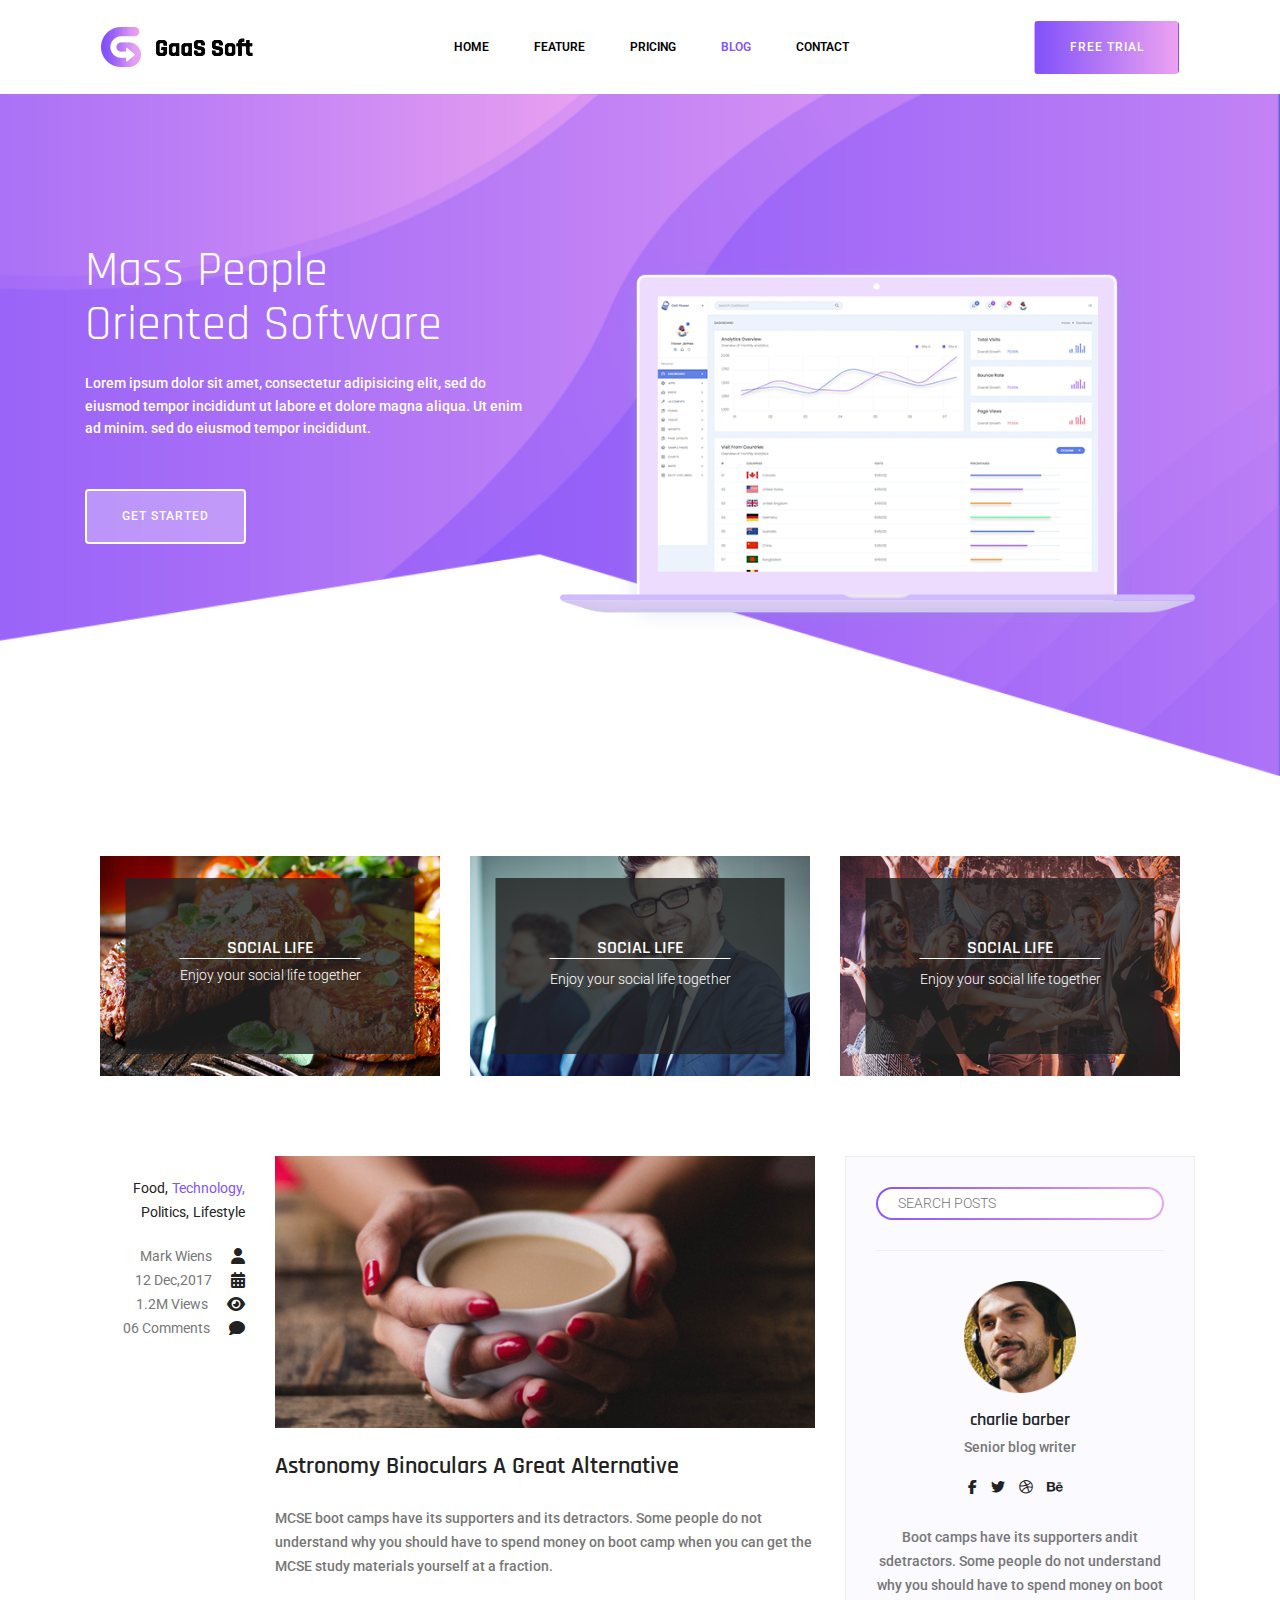
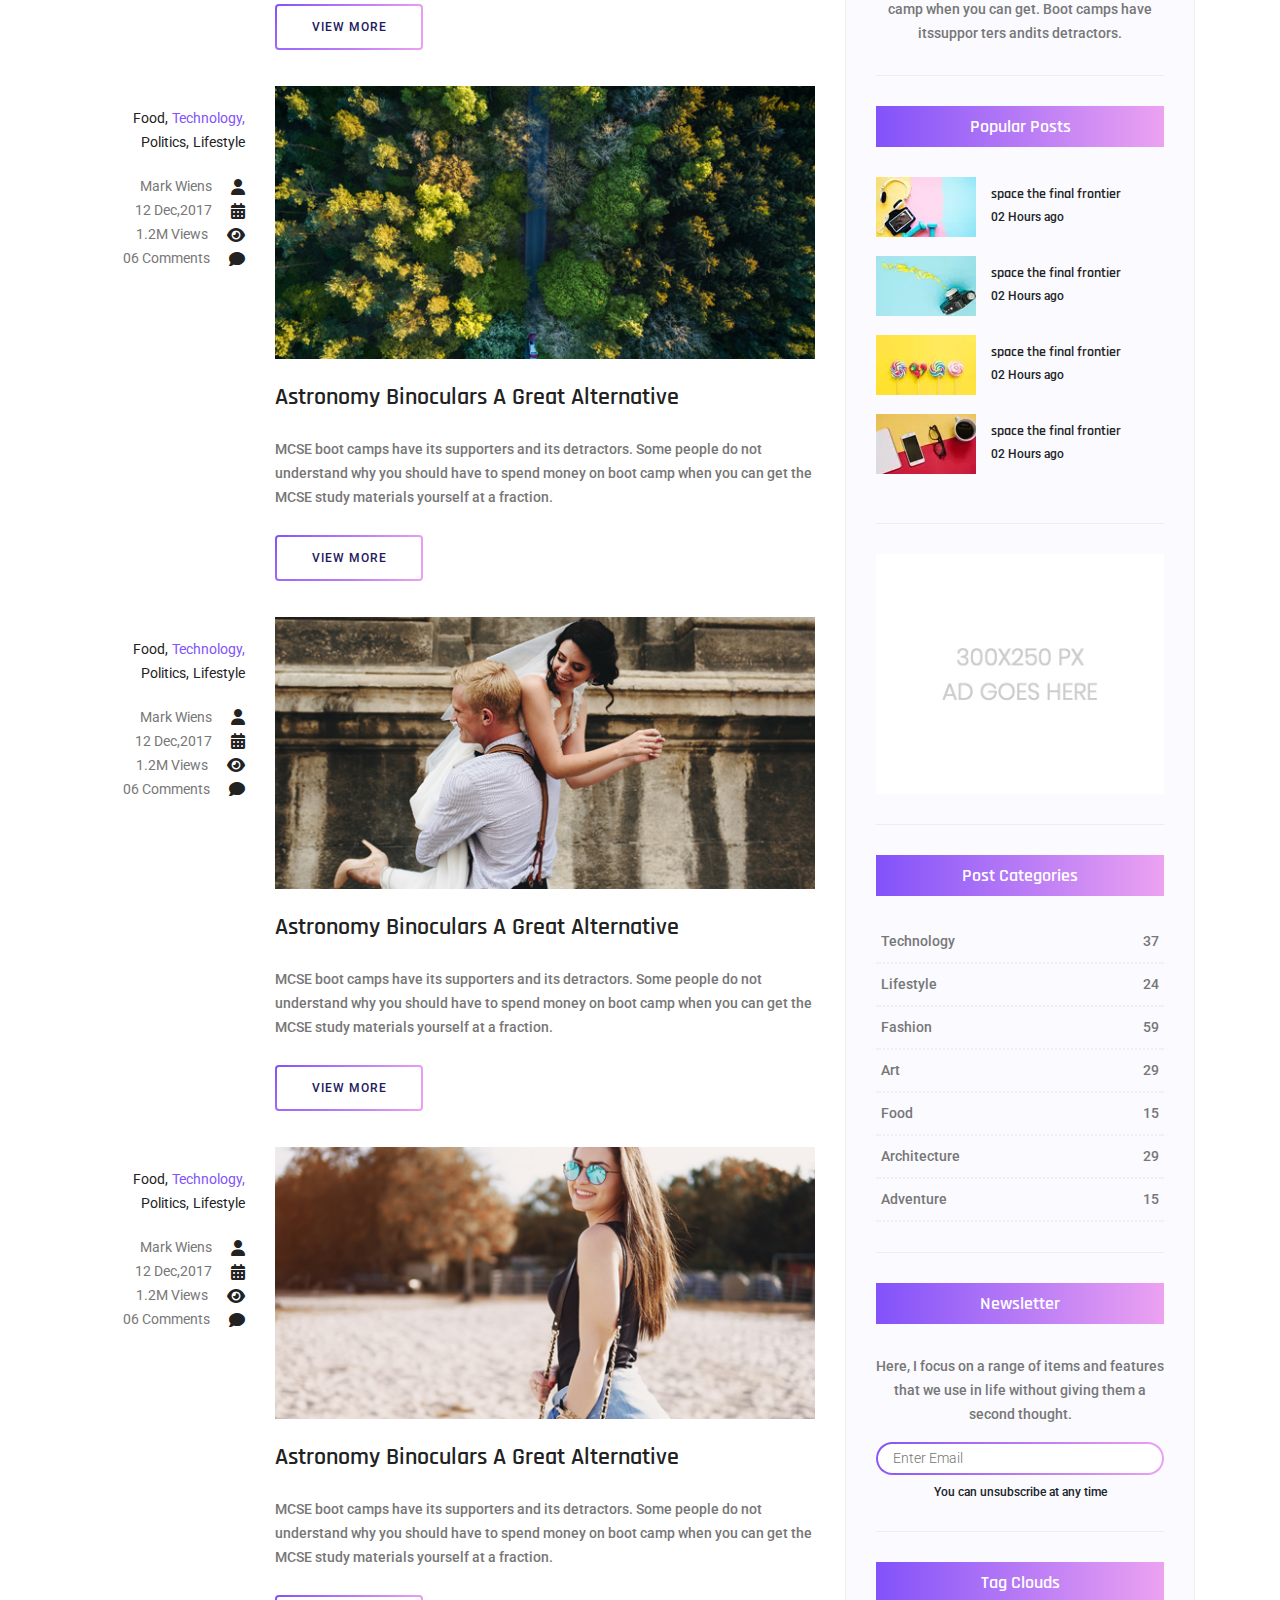
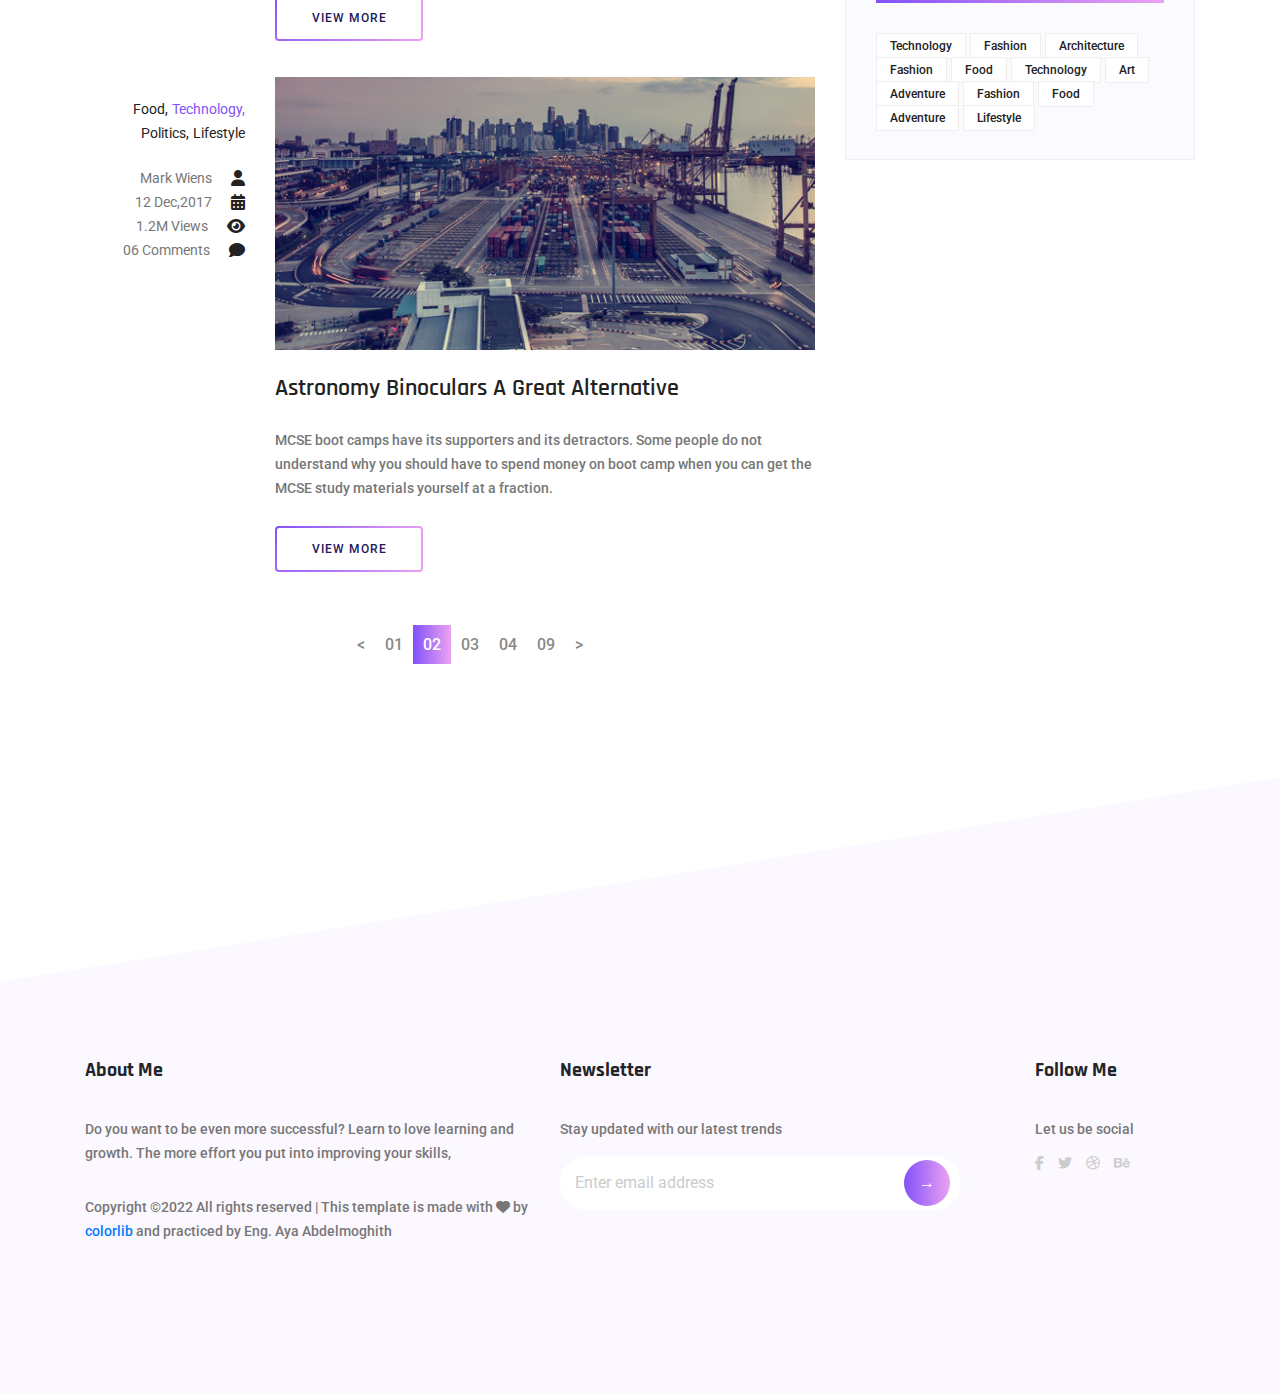
==== commit ed146e09: "Update blog.html" ====
--- a/blog.html
+++ b/blog.html
@@ -59,7 +59,7 @@
     <!-- start home  -->
     <section class="home">
         <div class="container">
-            <div class="row align-item-center">
+            <div class="row align-items-center">
                 <div class="col-lg-5"><!--col-lg-4 col-md-6-->
                     <div class="card">
                         <div class="home-body">
@@ -85,7 +85,7 @@
     <!-- start category-picture  -->
     <section class="category-picture py-80">
         <div class="container">
-            <div class="row justify-content-center align-item-center m-auto ">
+            <div class="row justify-content-center align-items-center m-auto ">
                 <div class="col-lg-4 col-md-6"><!--col-lg-4 col-md-6-->
                     <!-- <div class="card"> -->
                         <div class="category-pic cate-img1">
@@ -583,4 +583,4 @@
     <script src="js/bootstrap.min.js"></script>
     <script src="js/main.js"></script>
 </body>
-</html>+</html>
--- a/css/main.css
+++ b/css/main.css
@@ -2,9 +2,8 @@
 body{
     font-family: 'Roboto', sans-serif;
     font-weight: 500;
-    /* color: #777777; */
-}
-h1,h2,h3,h4,h5,h6{
+}
+h1,h2,h3,h4,h5,h6,.doller-sign,.doller{
     font-family: 'Rajdhani', sans-serif;
     font-weight: 600;
 }
@@ -22,39 +21,39 @@
 .input:focus-visible{
     outline: 0;
 }
-.colorlib-site:hover {
-    color: #8252fa;
+a:hover{
     text-decoration: none;
 }
-.section-small-title{
+.section-small-title,.section-desc,.details-desc,.author-desc,.footer-desc, .footer-copyright{
+    color: #777777;
+}
+.section-small-title,.nav-link, .dropdown-menu .dropdown-item, .btn{
     font-size: 12px;
     text-transform: uppercase;
-    color: #777777;
+}
+.section-small-title,.section-main-title,.nav-link, .dropdown-menu .dropdown-item{
+    font-weight: 600;
+}
+.section-small-title{
     letter-spacing: 2px;
-    font-weight: 600;
-    margin-bottom: 20px;
+     margin-bottom: 20px;
 }
 .section-main-title{
     font-size: 36px;
-    text-transform: capitalize; 
-    font-weight: 600;
     margin-bottom: 15px;
 }
+.section-desc,.home-desc,.details-desc,.design-text,.price-list div,.star-icon,.demo .secondery-btn,.footer-desc, .footer-copyright,.social-list .icon
+{
+    font-size: 14px;
+}
 .section-desc{
-    font-size: 14px;
-    color: #777777;
     line-height: 1.7;
-    margin-bottom: 30px;
 }
 .card{
     background: transparent;
-    border: 0;
-}
-.px-45{
-    padding: 0 45px;
-}
-.py-410{
-    padding: 410px 0;
+}
+.small-design-card,.plan-card,.feature-body, .specifications,.author-body{
+    text-align: center;
 }
 .py-120{
     padding: 120px 0;
@@ -62,9 +61,6 @@
 .py-0-120{
     padding: 0 0 120PX;
 }
-.py-290-125{
-    padding: 290 0 125px;
-}
 .py-120-100{
     padding: 120px 0 100PX;
 }
@@ -74,9 +70,6 @@
 .py-290-240{
     padding: 290px 0 240px;
 }
-.py-240{
-    padding: 240px 0;
-}
 .py-290{
     padding: 290px 0;
 }
@@ -89,8 +82,8 @@
 .mb-35{
     margin-bottom: 35px;
 }
-.mt-35{
-    margin-top: 35px;
+.mb-80{
+    margin-bottom: 80px;
 }
 .mt-15{
     margin-top: 15px;
@@ -101,38 +94,51 @@
 .mt-30{
     margin-top: 30px;
 }
-.mb-80{
-    margin-bottom: 80px;
-}
-.align-item-center{
-    align-items: center;
-}
-.justify-content-center{
-    justify-content: center;
+.bg-img,.line::after,.dropdown-menu:hover .dropdown-item, .dropdown-menu:hover,.main-btn,.secondery-btn:hover,.small-design-card:hover,.design-card .icon,.design-card .active,.plan-card:hover .plan-header, .plan-card:hover .price-card,.email-btn
+{
+    background-image:linear-gradient(to right, #8252fa 0%, #eca2f1 100%), radial-gradient(circle at top left, #8252fa, #eca2f1);
+}
+
+.main-btn,.home-desc,.home-btn,.secondery-btn,.details-desc,.small-design-card{
+    font-weight: 500;
+}
+.navbar-light .navbar-nav .nav-link:hover,.navbar-light .navbar-nav .nav-item .active{
+    color: #8252fa;
+}
+
+.dropdown-menu:hover .dropdown-item, .dropdown-menu:hover,.plan-card:hover .plan-header, .plan-card:hover .price-card,.small-design-card:hover .design-text,.design-card .active,.design-card .icon,.main-btn,.home-title,.home-desc,.home-btn,.secondery-btn:hover,.demo .section-main-title, .demo .section-desc,.email-btn
+{
+    color: #FFF;
 }
 .line::after{
     content: "";
     display: block;
     width: 50px;
     height: 1px;
-    background-image:linear-gradient(to right, #8252fa 0%, #eca2f1 100%), radial-gradient(circle at top left, #8252fa, #eca2f1);
     margin-top: 5px;
 }
+header,.home-btn:hover,.small-design-card,.plan-card,.email-form .email-input{
+    background: #FFF;
+}
+.main-btn:hover,.secondery-btn:hover,.plan-card:hover,.plan-card:hover .price-card{
+    box-shadow: 0px 10px 30px rgb(130 82 250 / 20%);
+}
 /* Header */
+.navbar-light .navbar-toggler-icon, .home,.plan,.design,.demo{
+    background-repeat: no-repeat;
+}
+.navbar-light .navbar-toggler-icon{
+    background-image: url(../img/menu-three-outlined-rounded-lines-symbol.png);
+}
 header{
     position: fixed;
-    background: #FFF;
     z-index: 999;
     width: 100%;
 }
 .nav-link{
     padding: 30px 0px;
 }
-.nav-link, .dropdown-menu .dropdown-item{
-    text-transform: uppercase;
-    font-size: 12px;
-    font-weight: 600;
-    color: #000;
+.nav-link, .dropdown-menu .dropdown-item,.social-list .icon{
     transition: color 0.3s;
 }
 .nav-item {
@@ -143,49 +149,30 @@
     padding-left: 0;
 }
 .navbar-light .navbar-nav .nav-link{
-    color: #000;
     transition: all 0.3s ease-in-out;
-}
-.navbar-light .navbar-nav .nav-link:hover,.navbar-light .navbar-nav .nav-item .active{
-    color: #8252fa;
-}
-
-.dropdown-menu:hover .dropdown-item, .dropdown-menu:hover{
-    background-image:linear-gradient(to right, #8252fa 0%, #eca2f1 100%), radial-gradient(circle at top left, #8252fa, #eca2f1);
-    color: #FFF;
 }
 .dropdown-menu{
     display: none;    
     top:63px;
-
 }
 .dropdown:hover .dropdown-menu{
     display: block;
 }
 .btn{
     line-height: 51px;
-    text-transform: uppercase;
     letter-spacing: 1px;
-    font-size: 12px;
-    border:0;
     padding: 0;
 } 
+
 .main-btn{
-    background-image:linear-gradient(to right, #8252fa 0%, #eca2f1 100%), radial-gradient(circle at top left, #8252fa, #eca2f1);
-    color: #FFF;   
     min-width: 145px;
     transition: background-image 0.9s, box-shadow 0.3s;
-    font-weight: 500;
-}
-.main-btn:hover{
+}
+.main-btn:hover,.secondery-btn,.plan-card:hover{
     background: transparent;
-    background-image: linear-gradient(white, white), radial-gradient(circle at top left, #8252fa, #eca2f1);
     background-origin: border-box;
     background-clip: content-box, border-box;
     border:2px solid transparent;
-    color: #222222;
-    box-shadow: 0px 10px 30px rgb(130 82 250 / 20%);
-    
 }
 .btn.focus, .btn:focus{
     box-shadow: 0 0 0 0;
@@ -194,8 +181,6 @@
 /* start home */
 .home{
     background-image: url(../img/home-banner.png);
-    background-size: cover ;
-    background-repeat: no-repeat;
     background-position: right center;
 }
 .home-title{
@@ -204,14 +189,9 @@
     font-weight: 400;
     line-height: 54px;
     margin-bottom: 20px;
-    color: #FFF;
-    text-transform: capitalize;
 }
 .home-desc{
-    font-size: 14px;
-    font-weight: 500;
     line-height: 1.6;
-    color: #FFF;
 }
 .home-img{
     padding-top: 260px;
@@ -221,78 +201,50 @@
     background: rgba(255, 255, 255, 0.3);
     min-width: 161px;
     border: 2px solid #FFF;
-    color: #FFF;
     transition: all 0.3s ease-in-out;
-    font-weight: 500;
-}
-.home-btn:hover{
-    background: #FFF;
 }
 /* end home */
-
 /* start feature */
-
-.feature-body, .specifications{
-    text-align: center;
-}
 .secondery-btn{
     width: 231px;
-    background: transparent;
-    background-image: linear-gradient(white, white), radial-gradient(circle at top left, #8252fa, #eca2f1);
-    background-origin: border-box;
-    background-clip: content-box, border-box;
-    border:2px solid transparent;  
-    color: #22195e;
     transition: all 0.5s;
-    font-weight: 500;
 }
 .secondery-btn:hover{
-    background-image:linear-gradient(to right, #8252fa 0%, #eca2f1 100%), radial-gradient(circle at top left, #8252fa, #eca2f1);
-    color: #FFF;   
     min-width: 145px;
-    box-shadow: 0px 10px 30px rgb(130 82 250 / 20%);
 }
 /* end feature */
 /*  start details*/
-
+.details-item .icon, .details-title,.plan-card .plan-header,.main-btn:hover{
+    color: #222222;
+}
 .details-item .icon{
     padding-right: 27px;
-    position: relative;
     bottom: -10px;
     font-size: 29px;
-    color: #222222;
+}
+.details-item,.plan-card,.plan-card .plan-header{
+    border-bottom: 1px solid #EEE;
 }
 .details-item{
     padding: 30px 0;
-    border-bottom: 1px solid #eeeeee;
 }
 .details-title{
-    font-size: 20px;
-    color: #222222;
-    display: inline-block;
-    text-transform: capitalize;
     margin-bottom: 22px;
 }
 .details-desc{
     margin: 0;
-    line-height: 24px;
-    font-size: 14px;
-    font-weight: 500;
-    color: #777777;
-}
-.details-item:last-child{
+}
+.details-item:last-child, .price-card:hover .secondery-btn,.demo .secondery-btn,.email-form .email-input,.email-btn,.card,.design-body
+{
     border: 0;
 }
 /* end details  */
 /* start design */
 .design{
     background-image: url(../img/tab-bg.jpg.webp);
-    background-repeat: no-repeat;
     background-position: left center;
-    background-size: cover ;
 }
 .design-body{
-    border: none;
     border-bottom: 1px solid #eda2f0;
     padding-bottom: 1px;
 }
@@ -302,55 +254,32 @@
 .small-design-card{
     width: 165px;
     height: 119px;
-    background: rgb(255, 255, 255);
-    display: inline-block;
-    text-align: center;
     text-transform: uppercase;
     border-top-left-radius: 10px;
     border-top-right-radius: 10px;
     padding: 30px 0 45px;
-    font-weight: 500;    
 }
 .small-design-card:hover{
-    background:linear-gradient(to right, #8252fa 0%, #eca2f1 100%), radial-gradient(circle at top left, #8252fa, #eca2f1);
     box-shadow: 0px 10px 30px 0px rgb(0 0 0 / 10%);
 }
 .design-card .icon{
-    color: #FFF;
-}
-.design-card .icon{
-    background:linear-gradient(to right, #8252fa 0%, #eca2f1 100%), radial-gradient(circle at top left, #8252fa, #eca2f1);
     -webkit-background-clip: text;
     background-clip: text;
     -webkit-text-fill-color: transparent;
 }
-.design-card .active{
-    color: #FFF;
-    background-image:linear-gradient(to right, #8252fa 0%, #eca2f1 100%), radial-gradient(circle at top left, #8252fa, #eca2f1);
-}
 .active-icon, .icon{
     margin: 0px 0 15px;
     font-size: 30px;
 }
 .design-text{
     letter-spacing: 1px;
-    font-size: 14px;
     transition: color 0.3s ease-in;
 }
-.design-info .section-main-title{
+.design-info .section-main-title,.demo .section-main-title{
     text-transform: none;
 }
-.small-design-card:hover .design-text {
-    color: #FFF;
-}
-.small-design-card:hover .icon{
+.small-design-card:hover .icon,.price-card:hover .secondery-btn{
     background-image: linear-gradient(white, white);
-}
-.design-info .section-info{
-    text-align: left;
-}
-.design-img{
-    text-align: right;
 }
 .design-info .secondery-btn, .category-info .secondery-btn{
     width: 157px;
@@ -363,7 +292,7 @@
 .second-category{
     margin-top: 120px;
 }
-.first-category, .second-category{
+.first-category, .second-category,.details-item .icon,.email-form,.doller-sign{
     position: relative;
 }
 .border-line{    
@@ -390,8 +319,7 @@
 .second-category .shape2{
     top: 40%;
 }
-.shape2{
-}
+
 .shape1, .shape3{
     left: 45.1%;
     width: 10%;
@@ -404,27 +332,15 @@
 /* start plan */
 .plan{
     background-image: url(../img/pricing-bg.png);
-    /* padding: 400px 0; */
-     background-repeat: no-repeat;
-    /*background-position: left center;
-    background-size: cover ; */
 }
 .plan-card{
-    border: 1px solid #eee;
-    background: #FFF;
     margin-top: 45px;
     border-radius: 5px;    
-    text-align: center;    
-
 }
 .plan-card .plan-header{
     padding: 35px 0 25px;
-    text-transform: capitalize;
-    border-bottom: 1px solid #eee;
-    font-size: 20px;
-    color: #222222;
-}
-.plan-title{
+}
+.plan-title,.plan-card .plan-header,.details-title,.footer-title{
     font-size: 20px;
 }
 .price-card .secondery-btn{
@@ -436,59 +352,39 @@
 }
 .plan-card .card-body{
     padding: 30px 35px 45px; 
-
 }
 .price-list div{
     padding-bottom: 10px;
-    font-size: 14px;
     color: #666666;
     font-family: "Roboto", sans-serif;
     font-weight: normal;
 }
-.price-list a{
+.price-list a,.home-title,.details-title,.plan-card .plan-header,.site,.footer-title,.section-main-title{
     text-transform: capitalize;
 }
 .price-list div:last-child{
     padding-bottom: 30px;
 }
 .price-card{
-    background: #FCF8FF;
     padding: 35px 0 40px;
     border-radius: 10px;
     transition: all 0.5s ease 0s;
 }
 .doller-sign{
-    position: relative;
     top: -35px;    
-    font-family: "Rajdhani", sans-serif;
     font-size: 24px;
-    font-weight: 600;
 }
 .doller{
     font-size: 72px;
-    font-family: "Rajdhani", sans-serif;
-    font-weight: 600;
-}
-.plan-card:hover .plan-header, .plan-card:hover .price-card{
-    background-image:linear-gradient(to right, #8252fa 0%, #eca2f1 100%), radial-gradient(circle at top left, #8252fa, #eca2f1);
-    color: #FFF;
 }
 .plan-card:hover{
-    background: transparent;
+    border-radius: 5px;
+}
+.secondery-btn, .price-card:hover .secondery-btn{
+    color: #22195e;
+}
+.plan-card:hover, .secondery-btn, .main-btn:hover{
     background-image: linear-gradient(white, white), radial-gradient(circle at top left, #8252fa, #eca2f1);
-    background-origin: border-box;
-    background-clip: content-box, border-box;
-    border:2px solid transparent;
-    box-shadow: 0px 10px 30px rgb(130 82 250 / 20%);
-    border-radius: 5px;
-}
-.plan-card:hover .price-card{
-    box-shadow: 0px 10px 30px rgb(130 82 250 / 20%);
-}
-.price-card:hover .secondery-btn{
-    border: 0;
-    background-image: linear-gradient(white, white);
-    color: #22195e;
 }
 /* end plan */
 /* start author */
@@ -499,25 +395,19 @@
 }
 .star-icon{
     color: #ffc000;
-    font-size: 14px;
-    margin-bottom: 30px;
-
-}
-.author-body{
-    text-align: center;
+}
+.author-title,.nav-link, .dropdown-menu .dropdown-item,.navbar-light .navbar-nav .nav-link{
+    color: #000;
 }
 .author-title{
     margin-bottom: 10px;
-    color: #000;
     font-size: 18px;
     margin-bottom: 10px;
-
 }
 .author-desc{
     font-size: 18px;
     font-weight: 400;
     font-style: italic;
-    color: #777777;
 }
 /* end author */
 /* start brand */
@@ -525,42 +415,31 @@
     width: 80px;  
     margin: auto;  
 }
+.price-card,.brand-card{
+    background: #FCF8FF;    
+}
 .brand-card{
     width: 135px;   
      max-width: 115px;
     margin: 0 5px;
     height: 130px;
-    background: #FCF8FF;    
     line-height: 130px;
 }
 .brand .container{
     width: 74%;
-    /* margin: auto; */
 }
 /* end brand */
 /* start demo */
 .demo{
     background-image: url(../img/impress-bg.png);
-    background-repeat: no-repeat;
-    background-size: cover;
     padding: 290px 0 320px;
     margin-bottom: -280px;
-    text-align: center;
-}
-.demo .section-main-title{
-        text-transform: none;
-
-}
-.demo .section-main-title, .demo .section-desc{
-    color: #FFF;
 }
 .demo .section-desc{
     margin-bottom: 35px;
 }
 .demo .secondery-btn{
     width: 229px;
-    border: 0;
-    font-size: 14px;
     transition: 0.3s all;
     box-shadow: -14.142px 14.142px 20px 0px rgb(0 0 0 / 10%);
 }
@@ -571,57 +450,41 @@
 }
 /* end demo */
 /* footer */
+footer,.demo,.design,.home,.navbar-light .navbar-toggler-icon{
+    background-size: cover;
+}
 footer{
     background-image: url(../img/footer-bg.png); 
-    /* padding: 290px 0 125px; */
-    background-size: cover;
     padding-top: 290px;
     padding-bottom: 120px;
-
-}
-
+}
 .footer-title{
-    text-transform: capitalize;
-    font-size: 20px;
     font-weight: bold;
 }
-.footer-desc, .footer-copyright{
-    font-size: 14px;
+.details-desc,.footer-desc, .footer-copyright{
     line-height: 24px;
-    color: #777777;
+}
+.footer-desc, .footer-copyright,.section-desc,.star-icon{
     margin-bottom: 30px;
 }
-.colorlib-site{
-    text-transform: capitalize;
+.site,.site:hover,.social-list .icon:hover{
     color: #8252fa;
 }
 .social-list{
     padding: 0;
 }
-.social-list li{
+.social-list li,.small-design-card,.details-title{
     display: inline-block;
 }
 .social-list .icon{
-    font-size: 14px;
-    color: #CCC;
     padding-right: 10px ;
-    transition: color 0.3s;
-}
-.social-list .icon:hover{
-    color: #8252fa;
-}
-.email-form{
-    position: relative;
 }
 .email-form .email-input{
-    border: 0;
     padding:15px;
-    color: #CCC;
     border-radius: 30px;
-    background: #FFF;
     width: 90%;
 }
-.email-form ::placeholder{
+.social-list .icon,.email-form .email-input,.email-form ::placeholder{
     color: #CCC;
 }
 .email-btn{
@@ -631,13 +494,10 @@
     border-radius: 50%;
     outline: none !important;
     box-shadow: none !important;
-    border: 0;
     padding: 0px;
     width: 46px;
     height: 46px;
     cursor: pointer;
-    color: #fff;
-    background-image:linear-gradient(to right, #8252fa 0%, #eca2f1 100%), radial-gradient(circle at top left, #8252fa, #eca2f1);
 }
 .footer-desc{
     margin:0;
@@ -649,6 +509,9 @@
 }
  /* Medium devices (tablets, less than 992px) */
 @media screen and (max-width: 991.98px) { 
+    .navbar-toggler span {
+        
+    }
     header{
         background: #000;
     }
@@ -656,18 +519,9 @@
     border: 0;
     }
     .navbar-toggler span {
-        /* display: block;
-        width: 25px;
-        height: 3px; */
-        color: rgba(0, 0, 0, 0.6) !important;
-        background: #FFF;
-        /* margin: auto; */
-        /* margin-bottom: 4px;
-        transition: all 400ms linear; */
+        color: rgba(0, 0, 0, 0) !important;
+        background: #000;
         cursor: pointer;
-    }
-    header .active{
-        /* margin-top: 20px; */
     }
     .home .home-body{
         margin-top: 70px;
@@ -747,14 +601,6 @@
     .design-img{
         max-width: 250px;
     }
-    /* .design-card:last-child{
-        margin-top: 15px;
-        margin-left: auto;
-        margin-right: auto;
-    }
-    .small-design-card {   
-        max-width: 130px;
-    } */
     .feature,.design, .category,.plan,.brand,.demo, footer{
         padding: 70px 0;
     }
@@ -799,8 +645,3 @@
         font-size: 36px;
     }
  }
-
-
-
-
-
--- a/css/blog.css
+++ b/css/blog.css
@@ -4,34 +4,34 @@
 .py-80{
     padding: 80px 0;
 }
-
-a:hover{
+a:hover,a{
     text-decoration: none;
 }
-
 a{  
-    text-decoration: none;
     transition: all 0.3s ease-in-out;
 }
 .active-color{
     color: #8252fa !important;
 }
 /* start cate-pic */
+.blog-list,.right-sliderbar-author,.newletter-content,.slidbar-title,.overlay{
+    text-align: center;
+}
+.slidbar-title,.overlay{
+    color: #fff;
+}
+.overlay,.cate-pic-title, .details-title,.info-posts h3, .info-posts a,.category-link-item{
+    transition: all 0.3s linear;
+}
 .overlay{
     position: absolute;
     top: 50%;
     left: 50%;
-    /* right: 20px; */
-    /* bottom: 20px; */
     transform: translate(-50%, -50%);
-    z-index: 999;
+    z-index: 2;
     background: rgba(34, 34, 34, 0.8);
-    color: #fff;
-    text-align: center;
-    transition: all 0.3s linear;
     width: 85%;
     height: 80%;
-    /* padding: 22% 0; */
 }
 .category-info{
     line-height: 80%;
@@ -42,34 +42,26 @@
 .cate-pic-title{
     text-transform: uppercase;
     margin-bottom: 0px;
-    font-size: 18px;
-    transition: all 0.3s linear;
     margin-top: 59px;
-}
-.overlay:hover .cate-pic-title{
-    color: #8252fa;
 }
 .cate-pic-desc{
     font-weight: 300;
-    font-size: 14px;
     margin-bottom: 0px;
     padding-top: 10px;
     transition: all 0.4s ease 0s;
-    display: inline-block;/*so not to have have it as block which gives width:100%*/
+    /*display: inline-block;so not to have it as block which gives width:100%*/
     border-top: 1px solid #FFF;
 }
 .overlay:hover .cate-pic-desc{   
     border-top: 1px solid rgb(228, 228, 228);
-    color: #777777;
 }
 .category-pic{
     position: relative;
-    background-repeat: no-repeat ;
+    background-repeat: no-repeat;
     height: 220px;
 }
 .cate-img1, .cate-img2, .cate-img3{
     background-size: cover;
-
 }
 .cate-img1{
     background-image: url(../img/cat-post-1.jpg);
@@ -81,53 +73,38 @@
     background-image: url(../img/cat-post-3.jpg);
 }
 /* end cate-pic */
-.tag-links{
-    /* display: inline-block; */
-}
 .data-item, .left-slidbar-tags{
     text-align: right;
 }
+.data-item a,
+.data-item span{vertical-align: middle;}
 .data-item a{
-    font: 300 14px/20px "Roboto", sans-serif;
-    color: #777777;
-    vertical-align: middle;
     padding-bottom: 5px;
-    display: inline-block; 
-    text-transform: capitalize;
+}
+.data-item span,.details-title{
+    font-weight: 600;
+}
+.data-item span{
+    font-size: 16px;
+    padding-left: 15px;
+    line-height: 20px;
+}
+.left-slidbar-tags{
+    padding: 20px 0;
+}
+.left-slidbar-tags a,.data-item a{
+    font: 300 14px/21px "Roboto", sans-serif;
     font-weight: 400;
     transition: color 0.4s;
 }
-.data-item span{
-    color: #222222;
-    font-size: 16px;
-    font-weight: 600;
-    padding-left: 15px;
-    line-height: 20px;
-    vertical-align: middle;
-}
-.left-slidbar-tags{
-    padding: 20px 0;
-}
-.left-slidbar-tags a{
-    font: 300 14px/21px "Roboto", sans-serif;
-    color: #222222;
-    text-transform: capitalize;
-    font-weight: 400;
-    transition: color 0.4s;
-}
-.left-slidbar-tags a:hover{
+.left-slidbar-tags a:hover,.overlay:hover .cate-pic-desc,.category-link-item a,.author-position, .info,
+.search-form .search-input, .newsletter-form input,.data-item a{
     color: #777777;
 }
 .details-title{
     padding-top: 20px;
     font-size: 24px;
     line-height: 36px;
-    color: #222222;
-    font-weight: 600;
-    transition: all 0.3s linear;
-}
-.data-item a:hover, .details-title:hover{
-    color: #8252fa;
 }
 .left-slidbar-item{
     margin-bottom: 40px;
@@ -138,7 +115,6 @@
 .height-42{
     height: 42px;
 }
-
 .details-body .secondery-btn{
     width: 148px;
 }
@@ -150,26 +126,21 @@
     padding-top: 25px;
     padding-bottom: 95px;
 }
-.blog-list{
-    text-align: center;
-}
 .blog-page a{
     padding: 10px;
     color: #8a8a8a;
 }
+.overlay:hover .cate-pic-title,.category-link-item:hover a,.data-item a:hover, .details-title:hover{
+    color: #8252fa;
+}
 .blog-page a:hover{
     color: #FFF;
     background: linear-gradient(90deg, #8252fa 0%, #eca2f1 100%); ;
 }
-.blog-page:last-child{
-    /* font-size:  28px; */
-}
 .active-bg{
     color: #FFF  !important;
     background: linear-gradient(90deg, #8252fa 0%, #eca2f1 100%) !important;
-
-}
-
+}
 .right-slidebar {
     border: 1px solid #eeeeee;
     background: #fafaff;
@@ -184,11 +155,9 @@
 }
 .search-form .search-input, .newsletter-form input{
     position: relative;
-    font-size: 14px;
     line-height: 29px;
     width: 100%;
     font-weight: 300;
-    color: #777777;
     padding: 0px;
     border-radius: 45px;
     border: 0;
@@ -205,86 +174,63 @@
     background: #eeeeee;
     margin: 30px 0px;
 }
-.right-sliderbar-author{
-    text-align: center;
+.author-name,.slidbar-title,.cate-pic-title{
+    font-size: 18px;
 }
 .author-name{
-    font-size: 18px;
     line-height: 20px;
-    color: #222222;
     margin-bottom: 5px;
     margin-top: 30px;
 }
 .author-img{
     margin: auto;
 }
+.author-position, .info,.info-posts h3, .info-posts a,.category-link-item a,.cate-pic-desc,.search-form .search-input, .newsletter-form input{
+    font-size: 14px;
+}
 .author-position, .info{
     line-height: 24px;
-    font-size: 14px;
     font-weight: 500;
-    color: #777777;
-}
-
-/* .email-form .email-input{
-    border: 0;
-    padding:15px;
-    color: #CCC;
-    border-radius: 30px;
-    background: #FFF;
-    width: 80%;
-
-} */
-.right-sliderbar-author .social-list a span{
+}
+.right-sliderbar-author .social-list a span,.left-slidbar-tags a,.data-item span,.blog-tags a,.info-posts h3, .info-posts a,.details-title{
     color: #222222;
 }
 .slidbar-title{
-    font-size: 18px;
     line-height: 25px;
-    text-align: center;
-    color: #fff;
     padding: 8px 0px;
     margin-bottom: 30px;
     background: linear-gradient(90deg, #8252fa 0%, #eca2f1 100%);
-    text-transform: capitalize;
 }
 .info-posts{
-    display: inline-block;
     padding: 0 15px;
     margin-bottom: 30px;
 }
 .info-posts h3, .info-posts a{
-    font-size: 14px;
     line-height: 20px;
-    color: #222222;
     margin: 7px 0 4px;
-    transition: all 0.3s linear;
 }
 .info-posts p{
-    font-size: 12px;
     margin: 0;
     padding: 0;
 }
 .img-posts{
-margin-left: 15px;
-}
-
+    margin-left: 15px;
+}
+.category-link-item a,.blog-tags,.header-wrapper-list li,.slidbar-title,.left-slidbar-tags a,.data-item a{
+    text-transform: capitalize;
+}
 .blog-tags,.header-wrapper-list li{
-    display: inline-block;
-    text-transform: capitalize;
     color: #868F9B;   
 }
-.blog-tags h4{
+.blog-tags h4,.blog-tags,.header-wrapper-list li,.blog-tags a.data-item a,.info-posts,.cate-pic-desc{
     display: inline-block; 
 }
 .blog-tags a{
-    display: inline-block; 
     border: 1px solid #eee;
     background: #FFF;
     padding: 5px 13px;
     margin-bottom: 8px;
     transition: all 0.3s ease 0s;
-    color: #222222;
-    font-size: 12px;
 }
 .blog-tags a:hover{
     background: linear-gradient(90deg, #8252fa 0%, #eca2f1 100%);
@@ -302,13 +248,9 @@
 }
 .category-link-item{
     border-bottom: 2px dotted #EEE;
-    transition: all 0.3s linear;
 }
 .category-link-item a{
     display: block;
-    text-transform: capitalize; 
-    color: #777777;
-    font-size: 14px;
     padding: 5px 0;
     margin: 5px;
     transition: all 0.3s ease 0s;
@@ -320,15 +262,9 @@
 .category-link-item:hover{
     border-bottom: 2px dotted #8252fa;
 }
-.category-link-item:hover a{
-    color: #8252fa;
-}
 /* end category-links */
 /* newsletter */
-.newletter-content{
-    text-align: center;
-}
-.newsletter-bottom{
+.newsletter-bottom,.blog-tags a,.info-posts p{
     font-size: 12px;
 }
 .newsletter-form{
@@ -348,18 +284,15 @@
 }
  /* Medium devices (tablets, less than 992px) */
 @media screen and (max-width: 991.98px) { 
-    /* .overlay{
-        width: 300px;
-    } */
     .category-pic {
         margin: 10px auto;
- }
- .right-slidebar {
-    margin-bottom: 80px;
- }
- .img-add img{
-    width: 55%;
- }
+    }
+    .right-slidebar {
+        margin-bottom: 80px;
+    }
+    .img-add img{
+        width: 55%;
+    }
 }
 /* Small devices (landscape phones, less than 768px) */
 @media (max-width: 767.98px) { 
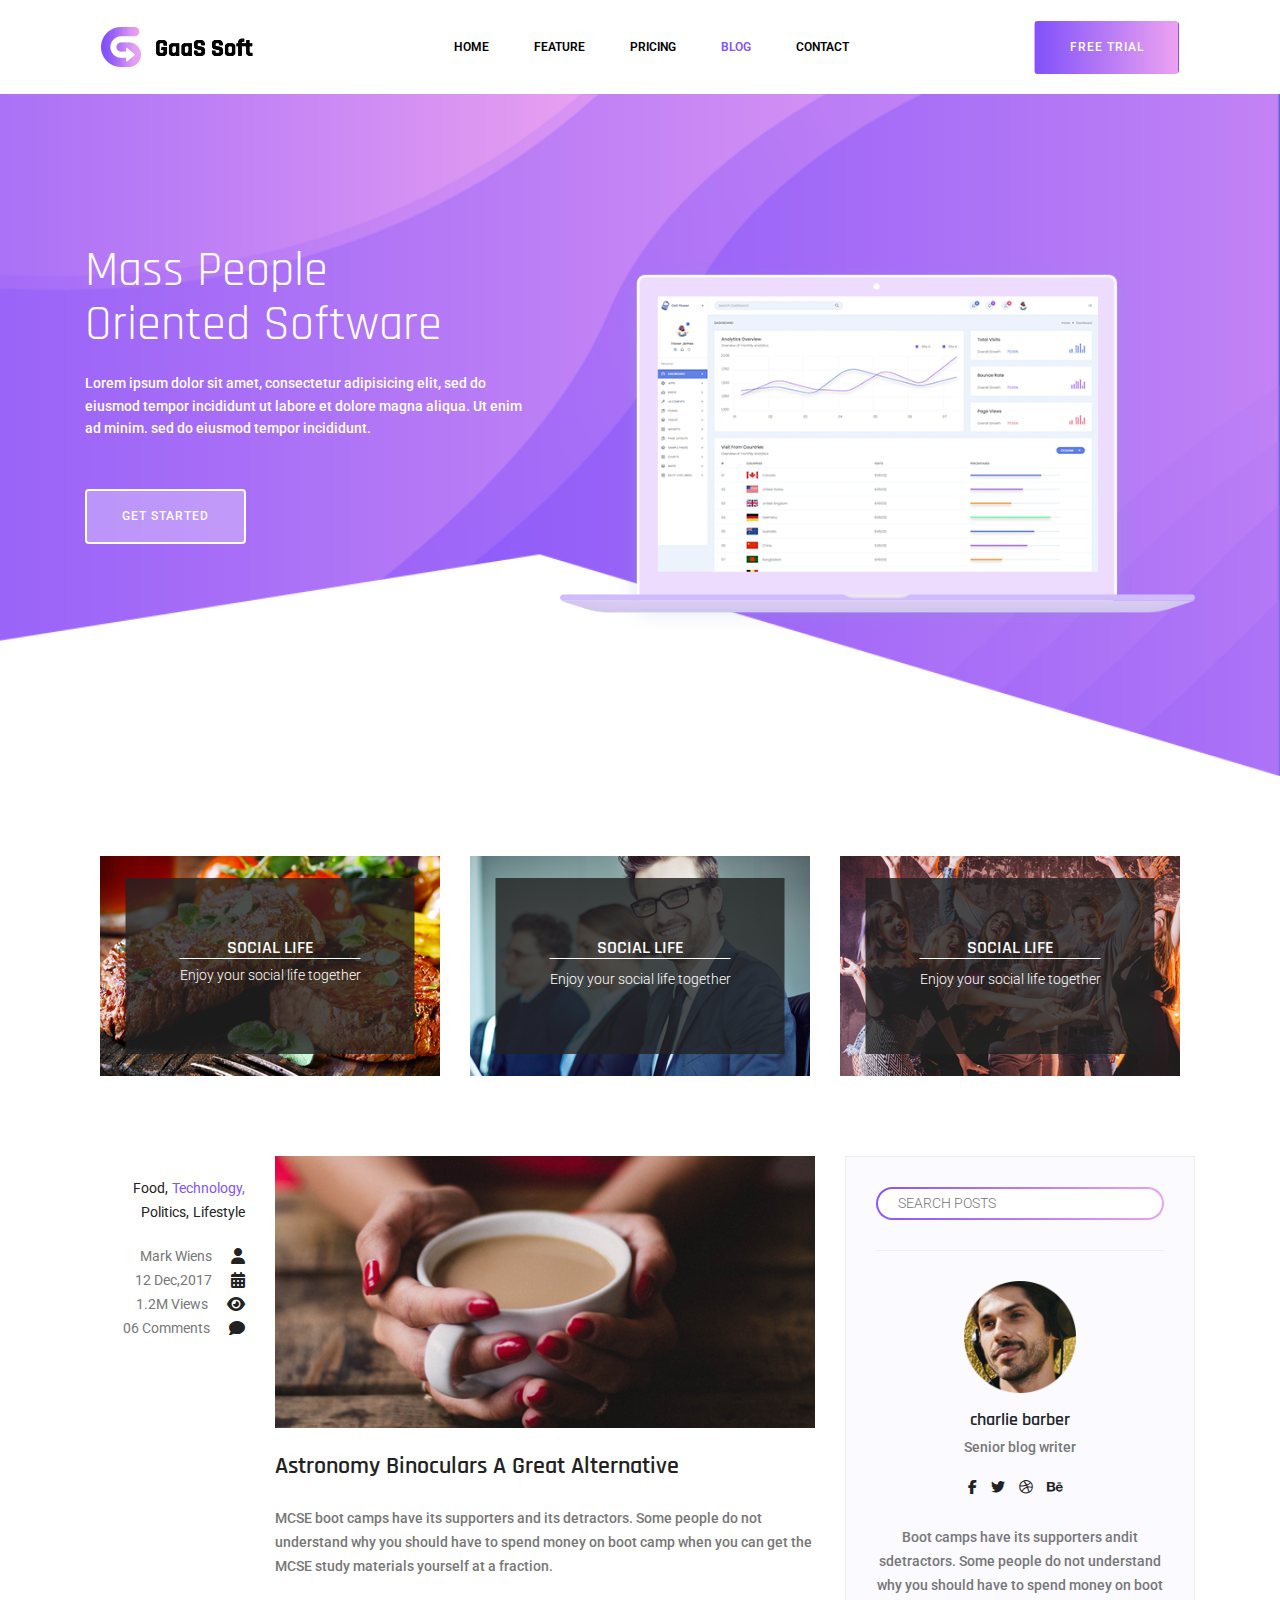
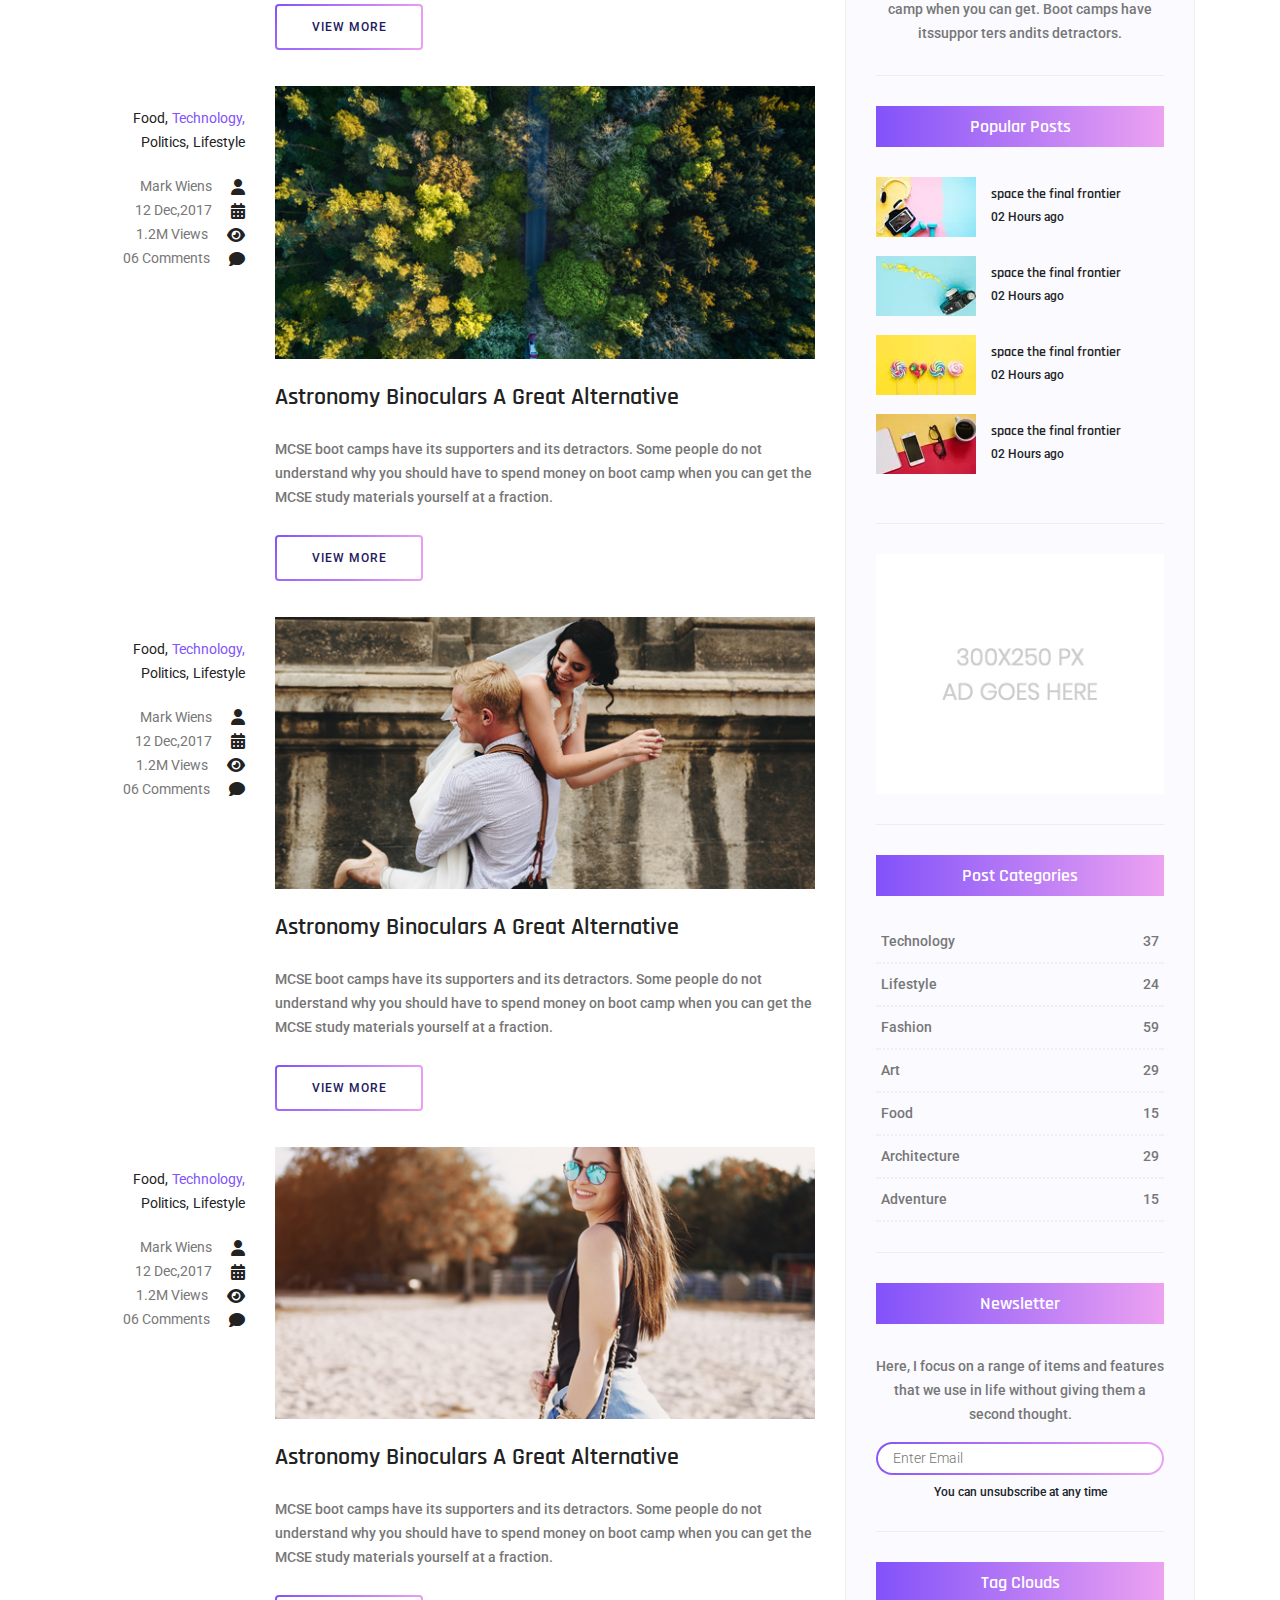
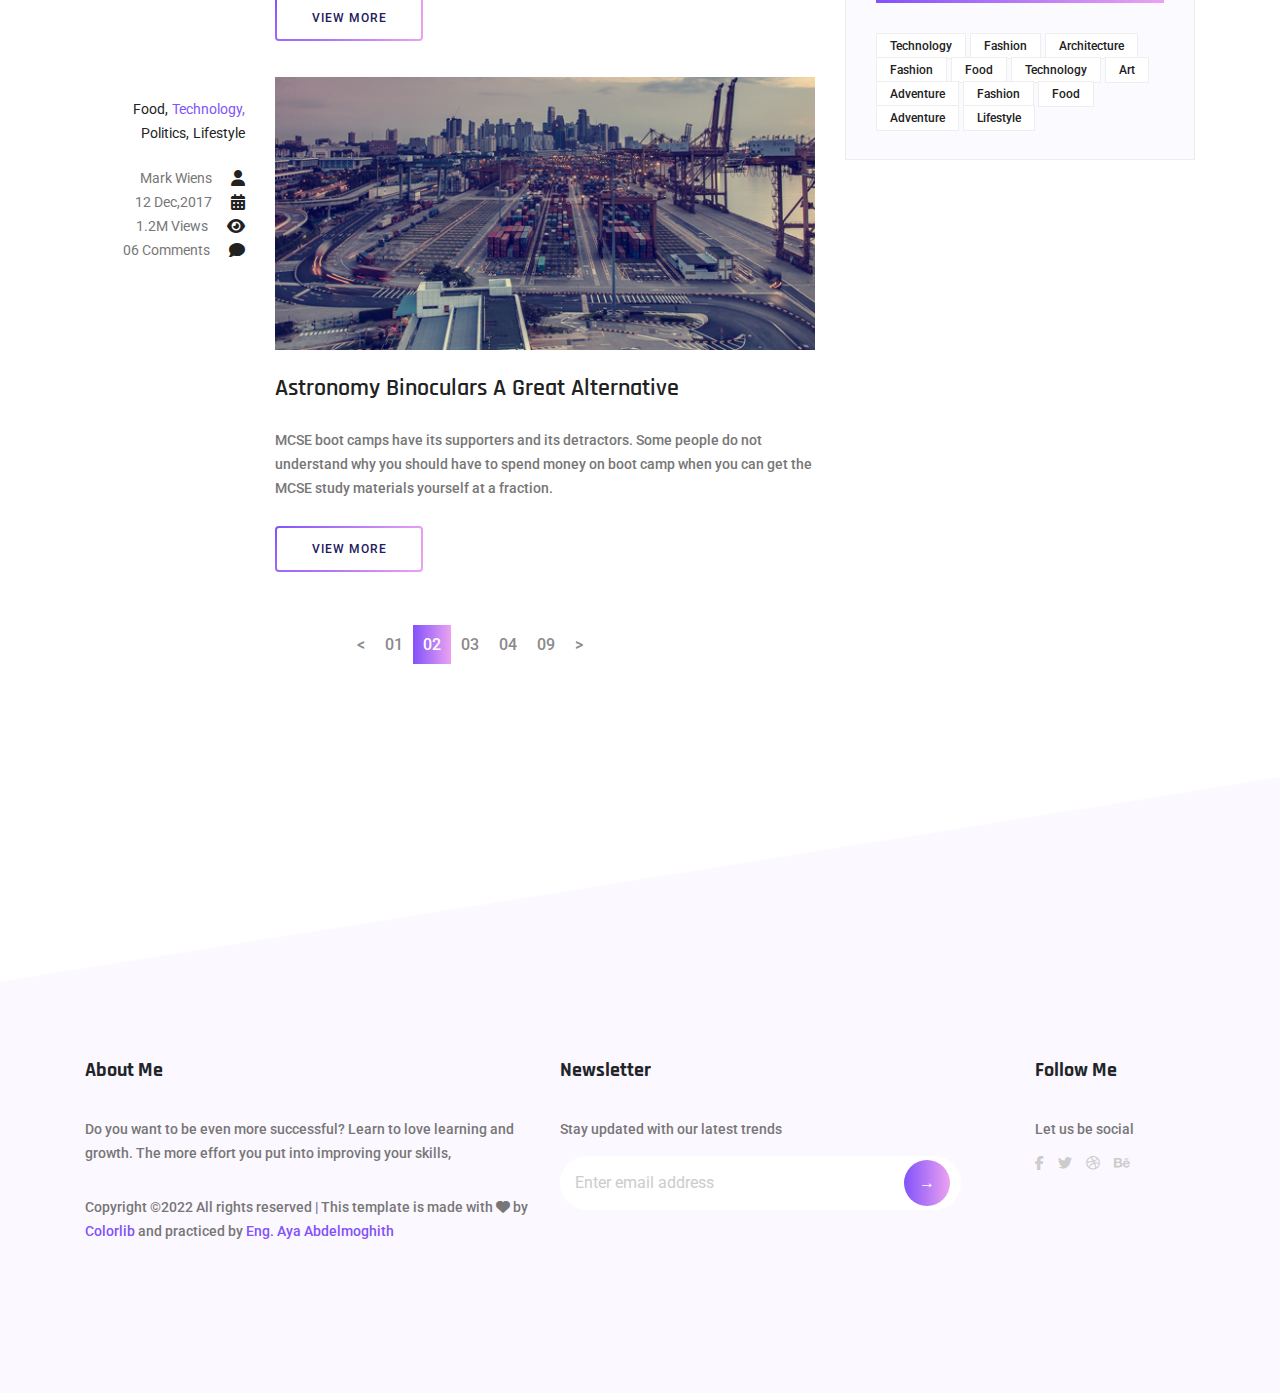
==== commit 92c784b1: "Update blog.html" ====
--- a/blog.html
+++ b/blog.html
@@ -528,54 +528,55 @@
         </div><!--./container-->
     </section>
     <!-- end category-picture -->
-<!-- statr footer -->
-<footer>
-    <div class="container">
-        <div class="row justify-content-center">
-            <div class="col-lg-5 col-sm-6">
-                <div class="card">
-                    <div class="footer-card">
-                        <div class="footer-item">
-                            <h4 class="footer-title mb-35">about me</h4>
-                            <p class="footer-desc">Do you want to be even more successful? Learn to love learning and growth. The more effort you put into improving your skills,</p>
-                            <div class="footer-copyright mt-30">Copyright &copy;2022 All rights reserved | This template is made with <span class="fa fa-heart heart-icon-footer"></span>  by <a href="https://colorlib.com/" class="colorlib-site">colorlib</a> and practiced by Eng. Aya Abdelmoghith</div>
-                        </div>
-                    </div>
-                </div><!--./card-->
-            </div><!--./col-->
-            <div class="col-lg-5 col-sm-6">
-                <div class="card">
-                    <div class="footer-card">
-                        <div class="footer-item">
-                            <h4 class="footer-title mb-35">newsletter</h4>
-                            <p class="footer-desc ">Stay updated with our latest trends</p>
-                            <form action="#" class="email-form mt-15">
-                                <input type="email" name="#" id="#" placeholder="Enter email address" class="email-input">
-                                <button class="email-btn"><span>&rarr;</span></button>
-                            </form>
-                        </div>
-                    </div>
-                </div><!--./card-->
-            </div><!--./col-->
-            <div class="col-lg-2">
-                <div class="card">
-                    <div class="footer-card">
-                        <div class="footer-item">
-                            <h4 class="footer-title mb-35">follow me</h4>
-                            <p class="footer-desc ">Let us be social</p>
-                            <ul class="social-list mt-10">
-                                <li><a href="#"><span class="fa-brands fa-facebook-f icon"></span></a></li>
-                                <li><a href="#"><span class="fa-brands fa-twitter icon"></span></a></li>
-                                <li><a href="#"><span class="fa-brands fa-dribbble icon"></span></a></li>
-                                <li><a href="#"><span class="fa-brands fa-behance icon"></span></a></li>
-                            </ul>
-                        </div>
-                    </div>
-                </div><!--./card-->
-            </div><!--./col-->
+ <!-- start footer -->
+    <footer>
+        <div class="container">
+            <div class="row justify-content-center">
+                <div class="col-lg-5 col-sm-6">
+                    <div class="card">
+                        <div class="footer-card">
+                            <div class="footer-item">
+                                <h4 class="footer-title mb-35">about me</h4>
+                                <p class="footer-desc">Do you want to be even more successful? Learn to love learning and growth. The more effort you put into improving your skills,</p>
+                                <div class="footer-copyright mt-30">Copyright &copy;2022 All rights reserved | This template is made with <span class="fa fa-heart heart-icon-footer"></span>  by <a href="https://colorlib.com/" class="site">colorlib</a> 
+                                    and practiced by <a href="https://www.linkedin.com/in/aya-abdelmoghith-b234951a1/?trk=public-profile-join-page" class="site">Eng. Aya Abdelmoghith</a></div>
+                            </div>
+                        </div>
+                    </div><!--./card-->
+                </div><!--./col-->
+                <div class="col-lg-5 col-sm-6">
+                    <div class="card">
+                        <div class="footer-card">
+                            <div class="footer-item">
+                                <h4 class="footer-title mb-35">newsletter</h4>
+                                <p class="footer-desc ">Stay updated with our latest trends</p>
+                                <form action="#" class="email-form mt-15">
+                                    <input type="email" name="#" id="#" placeholder="Enter email address" class="email-input">
+                                    <button class="email-btn"><span>&rarr;</span></button>
+                                </form>
+                            </div>
+                        </div>
+                    </div><!--./card-->
+                </div><!--./col-->
+                <div class="col-lg-2">
+                    <div class="card">
+                        <div class="footer-card">
+                            <div class="footer-item">
+                                <h4 class="footer-title mb-35">follow me</h4>
+                                <p class="footer-desc ">Let us be social</p>
+                                <ul class="social-list mt-10">
+                                    <li><a href="#"><span class="fa-brands fa-facebook-f icon"></span></a></li>
+                                    <li><a href="#"><span class="fa-brands fa-twitter icon"></span></a></li>
+                                    <li><a href="#"><span class="fa-brands fa-dribbble icon"></span></a></li>
+                                    <li><a href="#"><span class="fa-brands fa-behance icon"></span></a></li>
+                                </ul>
+                            </div>
+                        </div>
+                    </div><!--./card-->
+                </div><!--./col-->
+            </div>
         </div>
-    </div>
-</footer>
+    </footer>
     <!-- end footer -->
     <!-- js -->
     <script src="js/jquery.slim.min.js"></script>
